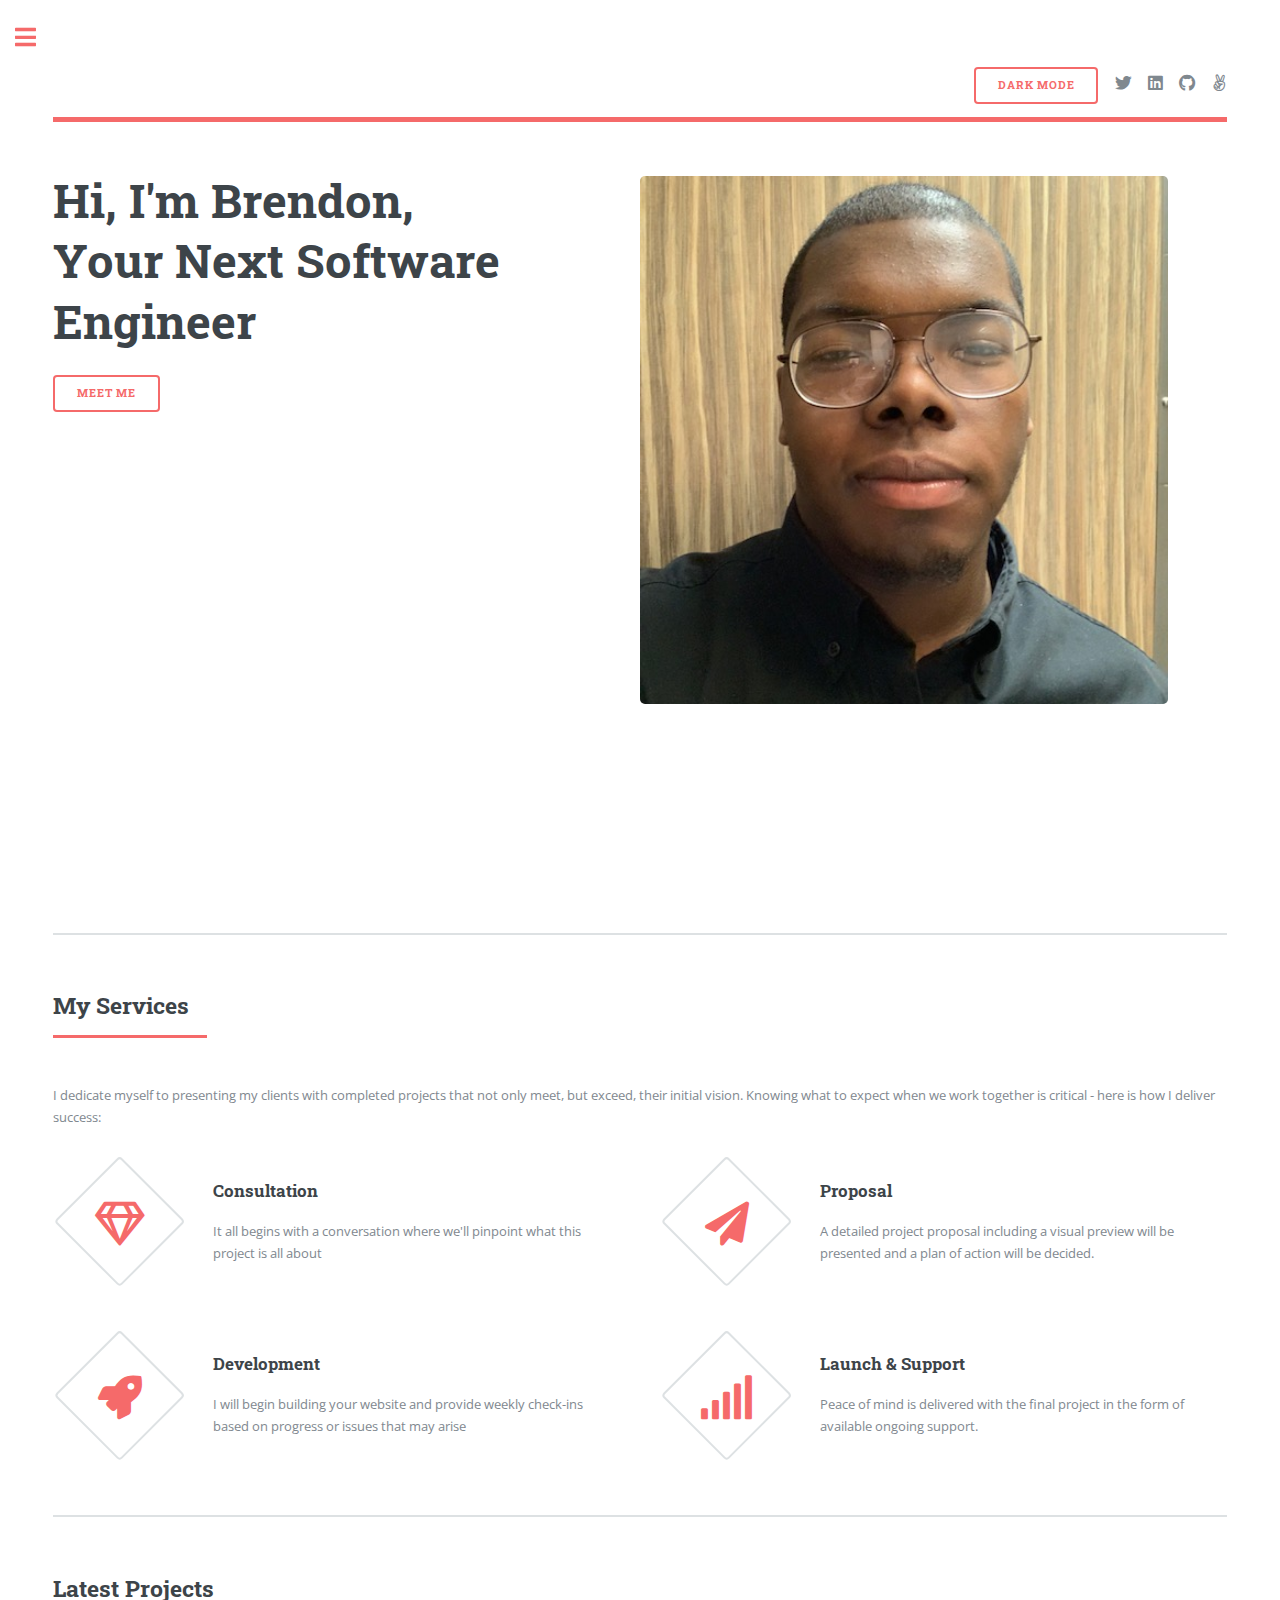
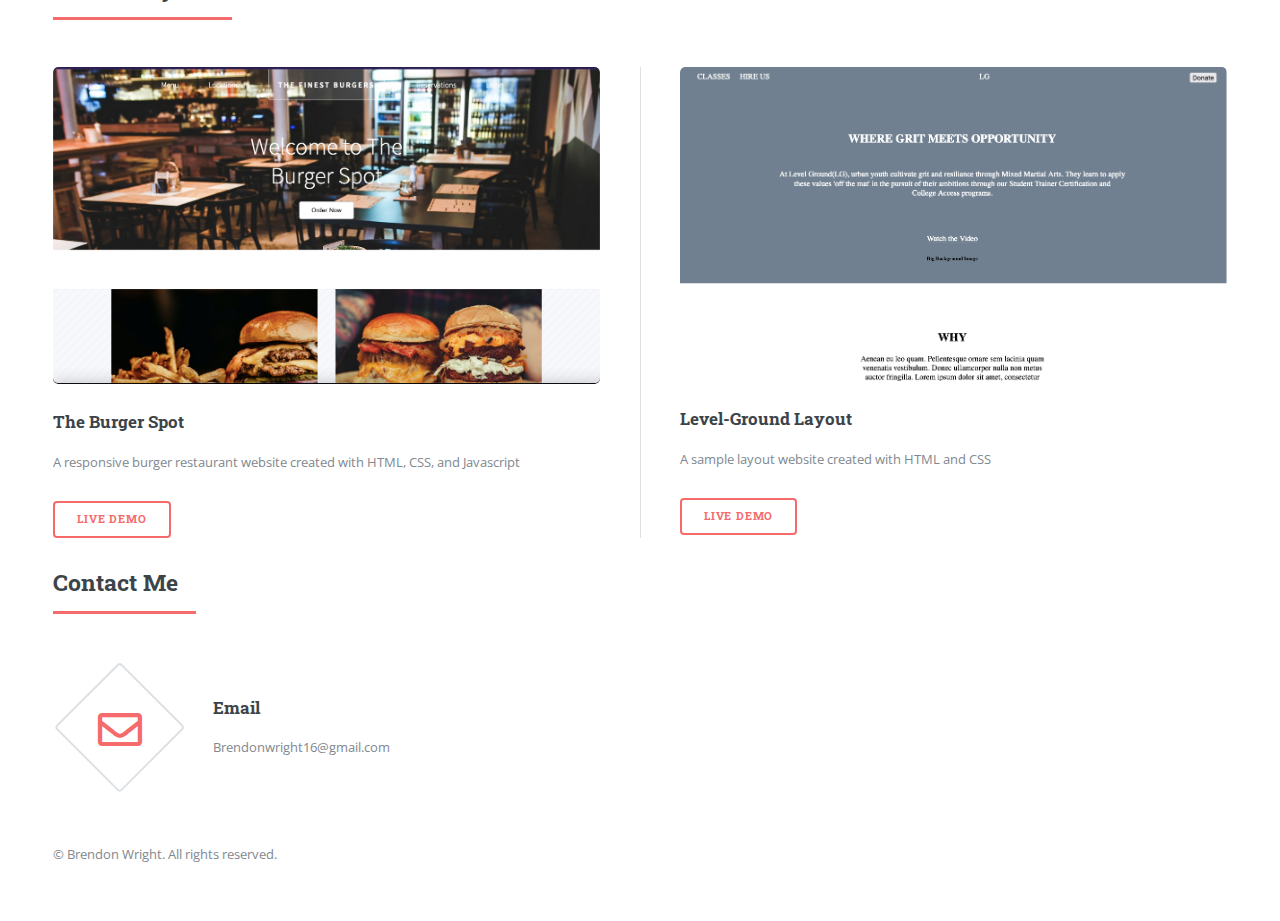
==== brendonPortfolio/index.html @ 1068e39e "portfolio" ====
<!DOCTYPE HTML>
<!--
	Editorial by HTML5 UP
	html5up.net | @ajlkn
	Free for personal and commercial use under the CCA 3.0 license (html5up.net/license)
-->
<html>
	<head>
		<title>Brendon Wright Full-Stack Software Engineer</title>
		<meta charset="utf-8" />
		<meta name="viewport" content="width=device-width, initial-scale=1, user-scalable=no" />
		<link rel="stylesheet" href="assets/css/main.css" />
	</head>
	<body class="is-preload">

		<!-- Wrapper -->
			<div id="wrapper">

				<!-- Main -->
					<div id="main">
						<div class="inner">

							<!-- Header -->
								<header id="header">
									<!-- <a href="index.html" class="logo"><strong>Editorial</strong> by HTML5 UP</a> -->
									<ul class="icons">
										<li><button type="button">Dark Mode</button></li>
										<li><a href="https://twitter.com/bwright250" class="icon brands fa-twitter"><span class="label">Twitter</span></a></li>
										<li><a href="https://www.linkedin.com/in/brendon-wright/" class="icon brands fa-linkedin"><span class="label">Linkedin</span></a></li>
										<li><a href="https://github.com/BrendonW250" class="icon brands fa-github"><span class="label">Github</span></a></li>
										<li><a href="https://angel.co/u/brendon-wright-3" class="icon brands fa-angellist"><span class="label">Angellist</span></a></li>
									</ul>
								</header>

							<!-- Banner -->
								<section id="banner">
									<div class="content">
										<header>
											<h1>Hi, I'm Brendon, <br>Your Next Software Engineer </h1>
										</header>
										<!-- <p>
											A recent Computer Science graduate who builds full stack applications
											using HTML, CSS, and Javascript. I am currently accepting freelance
											work in hopes of bringing your website ideas to life.
										
										</p>

										<p>
											When I'm not coding, you can catch my playing my favorite video 
											games as well spending time with my family and cherishing those moments.
										</p> -->
										<!-- <p>Aenean ornare velit lacus, ac varius enim ullamcorper eu. Proin aliquam facilisis ante interdum congue. Integer mollis, nisl amet convallis, porttitor magna ullamcorper, amet egestas mauris. Ut magna finibus nisi nec lacinia. Nam maximus erat id euismod egestas. Pellentesque sapien ac quam. Lorem ipsum dolor sit nullam.</p> -->
										<ul class="actions">
											<li><a href="aboutme.html" class="button big">Meet Me</a></li>
										</ul>
									</div>
									<span class="image object">
										<img class="profile-pic" src="images/profilePicture.jpg" alt="" />
									</span>
								</section>

							<!-- Section -->
								<section>
									<header class="major">
										<h2>My Services</h2>
									</header>
									<p>
										I dedicate myself to presenting my clients with completed projects that not only meet, 
										but exceed, their initial vision. Knowing what to expect when we work together is critical - 
										here is how I deliver success:
									</p>
									<div class="features">
										<article>
											<span class="icon fa-gem"></span>
											<div class="content">
						
												<h3>Consultation</h3>
												<p>
													It all begins with a conversation where we'll pinpoint what this project is all about
												</p>
											</div>
										</article>
										<article>
											<span class="icon solid fa-paper-plane"></span>
											<div class="content">
												<h3>Proposal</h3>
												<p>
													A detailed project proposal including a visual preview will 
													be presented and a plan of action will be decided.
												</p>
											</div>
										</article>
										<article>
											<span class="icon solid fa-rocket"></span>
											<div class="content">
												<h3>Development</h3>
												<p>
													I will begin building your website and provide
													weekly check-ins based on progress or issues that may arise
												</p>
											</div>
										</article>
										<article>
											<span class="icon solid fa-signal"></span>
											<div class="content">
												<h3>Launch & Support</h3>
												<p>
													Peace of mind is delivered with the final project in the form of available ongoing support.
												</p>
											</div>
										</article>
									</div>
								</section>
								
								<!-- My work section -->

								<section>
									<header class="major">
										<h2>Latest Projects</h2>
									</header>
									<div class="posts">
										<article>
											<a href="https://restaurant-sample.netlify.app/" class="image"><img src="images/burger-spot-preview.png" alt="" /></a>
											<h3>The Burger Spot</h3>
											<p>
												A responsive burger restaurant website created with HTML, CSS, and Javascript
											</p>
											<ul class="actions">
												<li><a href="https://restaurant-sample.netlify.app/" class="button">Live Demo</a></li>
											</ul>
										</article>
										<article>
											<a href="https://level-ground.netlify.app/" class="image"><img src="images/level-ground-preview.png" alt="" /></a>
											<h3>Level-Ground Layout</h3>
											<p>
												A sample layout website created with HTML and CSS
											</p>
											<ul class="actions">
												<li><a href="https://level-ground.netlify.app/" class="button">Live Demo</a></li>
											</ul>
										</article>

									</div>


								<!-- This is going to be my Contact information section minus all this code here -->
								<section>
									<header class="major">
										<h2>Contact Me</h2>
									</header>
									<div class="features">
										<article>
											<span class="icon fa-envelope"></span>
											<div class="content">
												<h3>Email</h3>
												<p>Brendonwright16@gmail.com</p>

											</div>
										</article>

										

										
										<!-- <article>
											<span class="icon solid fa-paper-plane"></span>
											<div class="content">
												<h3>Sapien veroeros</h3>
												<p>Aenean ornare velit lacus, ac varius enim lorem ullamcorper dolore. Proin aliquam facilisis ante interdum. Sed nulla amet lorem feugiat tempus aliquam.</p>
											</div>
										</article>
										<article>
											<span class="icon solid fa-rocket"></span>
											<div class="content">
												<h3>Quam lorem ipsum</h3>
												<p>Aenean ornare velit lacus, ac varius enim lorem ullamcorper dolore. Proin aliquam facilisis ante interdum. Sed nulla amet lorem feugiat tempus aliquam.</p>
											</div>
										</article>
										<article>
											<span class="icon solid fa-signal"></span>
											<div class="content">
												<h3>Sed magna finibus</h3>
												<p>Aenean ornare velit lacus, ac varius enim lorem ullamcorper dolore. Proin aliquam facilisis ante interdum. Sed nulla amet lorem feugiat tempus aliquam.</p>
											</div>
										</article> -->
									</div>
								</section>

								<footer>
									<p>&copy Brendon Wright. All rights reserved.</p>
								</footer>


							<!-- Section -->
								<!-- <section>
									<header class="major">
										<h2>My Work</h2>
									</header>
									<div class="posts">
										<article>
											<a href="https://restaurant-sample.netlify.app/" class="image"><img src="images/preview-image2.png" alt="" /></a>
											<h3>The Burger Spot</h3>
											<p>
												A responsive burger restaurant website created with HTML, CSS, and Javascript
											</p>
											<ul class="actions">
												<li><a href="https://restaurant-sample.netlify.app/" class="button">Live Demo</a></li>
											</ul>
										</article>
										<article>
											<a href="https://level-ground.netlify.app/" class="image"><img src="images/level-ground-preview.png" alt="" /></a>
											<h3>Level-Ground Layout</h3>
											<p>
												A sample layout website created with HTML and CSS
											</p>
											<ul class="actions">
												<li><a href="https://level-ground.netlify.app/"" class="button">Live Demo</a></li>
											</ul>
										</article> -->
										<!-- <article>
											<a href="#" class="image"><img src="images/pic03.jpg" alt="" /></a>
											<h3>Tempus ullamcorper</h3>
											<p>
												A sample layout website 
											</p>
											<ul class="actions">
												<li><a href="#" class="button">More</a></li>
											</ul>
										</article>
										<article>
											<a href="#" class="image"><img src="images/pic04.jpg" alt="" /></a>
											<h3>Sed etiam facilis</h3>
											<p>Aenean ornare velit lacus, ac varius enim lorem ullamcorper dolore. Proin aliquam facilisis ante interdum. Sed nulla amet lorem feugiat tempus aliquam.</p>
											<ul class="actions">
												<li><a href="#" class="button">More</a></li>
											</ul>
										</article>
										<article>
											<a href="#" class="image"><img src="images/pic05.jpg" alt="" /></a>
											<h3>Feugiat lorem aenean</h3>
											<p>Aenean ornare velit lacus, ac varius enim lorem ullamcorper dolore. Proin aliquam facilisis ante interdum. Sed nulla amet lorem feugiat tempus aliquam.</p>
											<ul class="actions">
												<li><a href="#" class="button">More</a></li>
											</ul>
										</article>
										<article>
											<a href="#" class="image"><img src="images/pic06.jpg" alt="" /></a>
											<h3>Amet varius aliquam</h3>
											<p>Aenean ornare velit lacus, ac varius enim lorem ullamcorper dolore. Proin aliquam facilisis ante interdum. Sed nulla amet lorem feugiat tempus aliquam.</p>
											<ul class="actions">
												<li><a href="#" class="button">More</a></li>
											</ul>
										</article> -->
									<!-- </div>
								</section> -->

						</div>
					</div>



				<!-- Sidebar -->
					<div id="sidebar">
						<div class="inner">

							<!-- Search --> -->
								<section id="search" class="alt">
									<form method="post" action="#">
										<input type="text" name="query" id="query" placeholder="Search" />
									</form>
								</section>

							<!-- Menu -->
								<!-- <nav id="menu">
									<header class="major">
										<h2>Menu</h2>
									</header>
									<ul>
										<li><a href="index.html">Homepage</a></li>
										<li><a href="generic.html">Generic</a></li>
										<li><a href="elements.html">Elements</a></li>
										<li>
											<span class="opener">Submenu</span>
											<ul>
												<li><a href="#">Lorem Dolor</a></li>
												<li><a href="#">Ipsum Adipiscing</a></li>
												<li><a href="#">Tempus Magna</a></li>
												<li><a href="#">Feugiat Veroeros</a></li>
											</ul>
										</li>
										<li><a href="#">Etiam Dolore</a></li>
										<li><a href="#">Adipiscing</a></li>
										<li>
											<span class="opener">Another Submenu</span>
											<ul>
												<li><a href="#">Lorem Dolor</a></li>
												<li><a href="#">Ipsum Adipiscing</a></li>
												<li><a href="#">Tempus Magna</a></li>
												<li><a href="#">Feugiat Veroeros</a></li>
											</ul>
										</li>
										<li><a href="#">Maximus Erat</a></li>
										<li><a href="#">Sapien Mauris</a></li>
										<li><a href="#">Amet Lacinia</a></li>
									</ul>
								</nav> -->

							<!-- Section -->
								<!-- <section>
									<header class="major">
										<h2>Ante interdum</h2>
									</header>
									<div class="mini-posts">
										<article>
											<a href="#" class="image"><img src="images/pic07.jpg" alt="" /></a>
											<p>Aenean ornare velit lacus, ac varius enim lorem ullamcorper dolore aliquam.</p>
										</article>
										<article>
											<a href="#" class="image"><img src="images/pic08.jpg" alt="" /></a>
											<p>Aenean ornare velit lacus, ac varius enim lorem ullamcorper dolore aliquam.</p>
										</article>
										<article>
											<a href="#" class="image"><img src="images/pic09.jpg" alt="" /></a>
											<p>Aenean ornare velit lacus, ac varius enim lorem ullamcorper dolore aliquam.</p>
										</article>
									</div>
									<ul class="actions">
										<li><a href="#" class="button">More</a></li>
									</ul>
								</section> -->

							<!-- Section -->
							<!-- Side Bar Contact Info -->
								 <section>
									<header class="major">
										<h2>Get in touch</h2>
									</header>

									<p>Reach out and let's start a conversation!</p>
									
									<ul class="contact">
										<li class="icon solid fa-envelope"><a href="mailto: brendonwright16@gmail.com">Brendonwright16@gmail.com</a></li>
										<li class="icon solid fa-twitter"><a href="https://twitter.com/bwright250">BrendonWright.netlify.com/Twitter</a></li>
										<li class="icon solid fa-github"><a href="https://github.com/BrendonW250">BrendonWright.netlify.com/Github</a></li>
										<li class="icon solid fa-linkedin"><a href="https://www.linkedin.com/in/brendon-wright/">BrendonWright.netlify.com/Linkedin</a></li>
										<!-- <li class="icon solid fa-home">1234 Somewhere Road #8254<br />
										Nashville, TN 00000-0000</li> -->
									</ul> 
								</section> 

								
							    <!-- <footer id="footer">
									<p class="copyright">&copy; Untitled. All rights reserved</p>
								</footer> -->
								<!-- <footer id="footer">
									<p class="copyright">&copy; Untitled. All rights reserved. Demo Images: <a href="https://unsplash.com">Unsplash</a>. Design: <a href="https://html5up.net">HTML5 UP</a>.</p>
								</footer>

						 </div>
					</div> -->

			</div>



		<!-- Scripts -->
			<script src="assets/js/jquery.min.js"></script>
			<script src="assets/js/browser.min.js"></script>
			<script src="assets/js/breakpoints.min.js"></script>
			<script src="assets/js/util.js"></script>
			<script src="assets/js/main.js"></script>

	</body>
</html>
---- brendonPortfolio/assets/css/main.css ----
@import url(fontawesome-all.min.css);
@import url("https://fonts.googleapis.com/css?family=Open+Sans:400,600,400italic,600italic|Roboto+Slab:400,700");
/*
	Editorial by HTML5 UP
	html5up.net | @ajlkn
	Free for personal and commercial use under the CCA 3.0 license (html5up.net/license)
*/
html, body, div, span, applet, object,
iframe, h1, h2, h3, h4, h5, h6, p, blockquote,
pre, a, abbr, acronym, address, big, cite,
code, del, dfn, em, img, ins, kbd, q, s, samp,
small, strike, strong, sub, sup, tt, var, b,
u, i, center, dl, dt, dd, ol, ul, li, fieldset,
form, label, legend, table, caption, tbody,
tfoot, thead, tr, th, td, article, aside,
canvas, details, embed, figure, figcaption,
footer, header, hgroup, menu, nav, output, ruby,
section, summary, time, mark, audio, video {
  margin: 0;
  padding: 0;
  border: 0;
  font-size: 100%;
  font: inherit;
  vertical-align: baseline; }

article, aside, details, figcaption, figure,
footer, header, hgroup, menu, nav, section {
  display: block; }

body {
  line-height: 1; }

ol, ul {
  list-style: none; }

blockquote, q {
  quotes: none; }
  blockquote:before, blockquote:after, q:before, q:after {
    content: '';
    content: none; }

table {
  border-collapse: collapse;
  border-spacing: 0; }

body {
  -webkit-text-size-adjust: none; }

mark {
  background-color: transparent;
  color: inherit; }

input::-moz-focus-inner {
  border: 0;
  padding: 0; }

input, select, textarea {
  -moz-appearance: none;
  -webkit-appearance: none;
  -ms-appearance: none;
  appearance: none; }

/* Basic */
@-ms-viewport {
  width: device-width; }

body {
  -ms-overflow-style: scrollbar; }

@media screen and (max-width: 480px) {
  html, body {
    min-width: 320px; } }

html {
  box-sizing: border-box; }

*, *:before, *:after {
  box-sizing: inherit; }

body {
  background: #ffffff; }
  body.is-preload *, body.is-preload *:before, body.is-preload *:after, body.is-resizing *, body.is-resizing *:before, body.is-resizing *:after {
    -moz-animation: none !important;
    -webkit-animation: none !important;
    -ms-animation: none !important;
    animation: none !important;
    -moz-transition: none !important;
    -webkit-transition: none !important;
    -ms-transition: none !important;
    transition: none !important; }

/* Type */
body, input, select, textarea {
  color: #7f888f;
  font-family: "Open Sans", sans-serif;
  font-size: 13pt;
  font-weight: 400;
  line-height: 1.65; }
  @media screen and (max-width: 1680px) {
    body, input, select, textarea {
      font-size: 11pt; } }
  @media screen and (max-width: 1280px) {
    body, input, select, textarea {
      font-size: 10pt; } }
  @media screen and (max-width: 360px) {
    body, input, select, textarea {
      font-size: 9pt; } }

a {
  -moz-transition: color 0.2s ease-in-out, border-bottom-color 0.2s ease-in-out;
  -webkit-transition: color 0.2s ease-in-out, border-bottom-color 0.2s ease-in-out;
  -ms-transition: color 0.2s ease-in-out, border-bottom-color 0.2s ease-in-out;
  transition: color 0.2s ease-in-out, border-bottom-color 0.2s ease-in-out;
  border-bottom: dotted 1px;
  color: #f56a6a;
  text-decoration: none; }
  a:hover {
    border-bottom-color: #f56a6a;
    color: #f56a6a !important; }
    a:hover strong {
      color: inherit; }

strong, b {
  color: #3d4449;
  font-weight: 600; }

em, i {
  font-style: italic; }

p {
  margin: 0 0 2em 0; }

h1, h2, h3, h4, h5, h6 {
  color: #3d4449;
  font-family: "Roboto Slab", serif;
  font-weight: 700;
  line-height: 1.5;
  margin: 0 0 1em 0; }
  h1 a, h2 a, h3 a, h4 a, h5 a, h6 a {
    color: inherit;
    text-decoration: none;
    border-bottom: 0; }

h1 {
  font-size: 4em;
  margin: 0 0 0.5em 0;
  line-height: 1.3; }

h2 {
  font-size: 1.75em; }

h3 {
  font-size: 1.25em; }

h4 {
  font-size: 1.1em; }

h5 {
  font-size: 0.9em; }

h6 {
  font-size: 0.7em; }

@media screen and (max-width: 1680px) {
  h1 {
    font-size: 3.5em; } }

@media screen and (max-width: 980px) {
  h1 {
    font-size: 3.25em; } }

@media screen and (max-width: 736px) {
  h1 {
    font-size: 2em;
    line-height: 1.4; }
  h2 {
    font-size: 1.5em; } }

sub {
  font-size: 0.8em;
  position: relative;
  top: 0.5em; }

sup {
  font-size: 0.8em;
  position: relative;
  top: -0.5em; }

blockquote {
  border-left: solid 3px rgba(210, 215, 217, 0.75);
  font-style: italic;
  margin: 0 0 2em 0;
  padding: 0.5em 0 0.5em 2em; }

code {
  background: rgba(230, 235, 237, 0.25);
  border-radius: 0.375em;
  border: solid 1px rgba(210, 215, 217, 0.75);
  font-family: "Courier New", monospace;
  font-size: 0.9em;
  margin: 0 0.25em;
  padding: 0.25em 0.65em; }

pre {
  -webkit-overflow-scrolling: touch;
  font-family: "Courier New", monospace;
  font-size: 0.9em;
  margin: 0 0 2em 0; }
  pre code {
    display: block;
    line-height: 1.75;
    padding: 1em 1.5em;
    overflow-x: auto; }

hr {
  border: 0;
  border-bottom: solid 1px rgba(210, 215, 217, 0.75);
  margin: 2em 0; }
  hr.major {
    margin: 3em 0; }

.align-left {
  text-align: left; }

.align-center {
  text-align: center; }

.align-right {
  text-align: right; }

/* Row */
.row {
  display: flex;
  flex-wrap: wrap;
  box-sizing: border-box;
  align-items: stretch; }
  .row > * {
    box-sizing: border-box; }
  .row.gtr-uniform > * > :last-child {
    margin-bottom: 0; }
  .row.aln-left {
    justify-content: flex-start; }
  .row.aln-center {
    justify-content: center; }
  .row.aln-right {
    justify-content: flex-end; }
  .row.aln-top {
    align-items: flex-start; }
  .row.aln-middle {
    align-items: center; }
  .row.aln-bottom {
    align-items: flex-end; }
  .row > .imp {
    order: -1; }
  .row > .col-1 {
    width: 8.33333%; }
  .row > .off-1 {
    margin-left: 8.33333%; }
  .row > .col-2 {
    width: 16.66667%; }
  .row > .off-2 {
    margin-left: 16.66667%; }
  .row > .col-3 {
    width: 25%; }
  .row > .off-3 {
    margin-left: 25%; }
  .row > .col-4 {
    width: 33.33333%; }
  .row > .off-4 {
    margin-left: 33.33333%; }
  .row > .col-5 {
    width: 41.66667%; }
  .row > .off-5 {
    margin-left: 41.66667%; }
  .row > .col-6 {
    width: 50%; }
  .row > .off-6 {
    margin-left: 50%; }
  .row > .col-7 {
    width: 58.33333%; }
  .row > .off-7 {
    margin-left: 58.33333%; }
  .row > .col-8 {
    width: 66.66667%; }
  .row > .off-8 {
    margin-left: 66.66667%; }
  .row > .col-9 {
    width: 75%; }
  .row > .off-9 {
    margin-left: 75%; }
  .row > .col-10 {
    width: 83.33333%; }
  .row > .off-10 {
    margin-left: 83.33333%; }
  .row > .col-11 {
    width: 91.66667%; }
  .row > .off-11 {
    margin-left: 91.66667%; }
  .row > .col-12 {
    width: 100%; }
  .row > .off-12 {
    margin-left: 100%; }
  .row.gtr-0 {
    margin-top: 0;
    margin-left: 0em; }
    .row.gtr-0 > * {
      padding: 0 0 0 0em; }
    .row.gtr-0.gtr-uniform {
      margin-top: 0em; }
      .row.gtr-0.gtr-uniform > * {
        padding-top: 0em; }
  .row.gtr-25 {
    margin-top: 0;
    margin-left: -0.375em; }
    .row.gtr-25 > * {
      padding: 0 0 0 0.375em; }
    .row.gtr-25.gtr-uniform {
      margin-top: -0.375em; }
      .row.gtr-25.gtr-uniform > * {
        padding-top: 0.375em; }
  .row.gtr-50 {
    margin-top: 0;
    margin-left: -0.75em; }
    .row.gtr-50 > * {
      padding: 0 0 0 0.75em; }
    .row.gtr-50.gtr-uniform {
      margin-top: -0.75em; }
      .row.gtr-50.gtr-uniform > * {
        padding-top: 0.75em; }
  .row {
    margin-top: 0;
    margin-left: -1.5em; }
    .row > * {
      padding: 0 0 0 1.5em; }
    .row.gtr-uniform {
      margin-top: -1.5em; }
      .row.gtr-uniform > * {
        padding-top: 1.5em; }
  .row.gtr-150 {
    margin-top: 0;
    margin-left: -2.25em; }
    .row.gtr-150 > * {
      padding: 0 0 0 2.25em; }
    .row.gtr-150.gtr-uniform {
      margin-top: -2.25em; }
      .row.gtr-150.gtr-uniform > * {
        padding-top: 2.25em; }
  .row.gtr-200 {
    margin-top: 0;
    margin-left: -3em; }
    .row.gtr-200 > * {
      padding: 0 0 0 3em; }
    .row.gtr-200.gtr-uniform {
      margin-top: -3em; }
      .row.gtr-200.gtr-uniform > * {
        padding-top: 3em; }
  @media screen and (max-width: 1680px) {
    .row {
      display: flex;
      flex-wrap: wrap;
      box-sizing: border-box;
      align-items: stretch; }
      .row > * {
        box-sizing: border-box; }
      .row.gtr-uniform > * > :last-child {
        margin-bottom: 0; }
      .row.aln-left {
        justify-content: flex-start; }
      .row.aln-center {
        justify-content: center; }
      .row.aln-right {
        justify-content: flex-end; }
      .row.aln-top {
        align-items: flex-start; }
      .row.aln-middle {
        align-items: center; }
      .row.aln-bottom {
        align-items: flex-end; }
      .row > .imp-xlarge {
        order: -1; }
      .row > .col-1-xlarge {
        width: 8.33333%; }
      .row > .off-1-xlarge {
        margin-left: 8.33333%; }
      .row > .col-2-xlarge {
        width: 16.66667%; }
      .row > .off-2-xlarge {
        margin-left: 16.66667%; }
      .row > .col-3-xlarge {
        width: 25%; }
      .row > .off-3-xlarge {
        margin-left: 25%; }
      .row > .col-4-xlarge {
        width: 33.33333%; }
      .row > .off-4-xlarge {
        margin-left: 33.33333%; }
      .row > .col-5-xlarge {
        width: 41.66667%; }
      .row > .off-5-xlarge {
        margin-left: 41.66667%; }
      .row > .col-6-xlarge {
        width: 50%; }
      .row > .off-6-xlarge {
        margin-left: 50%; }
      .row > .col-7-xlarge {
        width: 58.33333%; }
      .row > .off-7-xlarge {
        margin-left: 58.33333%; }
      .row > .col-8-xlarge {
        width: 66.66667%; }
      .row > .off-8-xlarge {
        margin-left: 66.66667%; }
      .row > .col-9-xlarge {
        width: 75%; }
      .row > .off-9-xlarge {
        margin-left: 75%; }
      .row > .col-10-xlarge {
        width: 83.33333%; }
      .row > .off-10-xlarge {
        margin-left: 83.33333%; }
      .row > .col-11-xlarge {
        width: 91.66667%; }
      .row > .off-11-xlarge {
        margin-left: 91.66667%; }
      .row > .col-12-xlarge {
        width: 100%; }
      .row > .off-12-xlarge {
        margin-left: 100%; }
      .row.gtr-0 {
        margin-top: 0;
        margin-left: 0em; }
        .row.gtr-0 > * {
          padding: 0 0 0 0em; }
        .row.gtr-0.gtr-uniform {
          margin-top: 0em; }
          .row.gtr-0.gtr-uniform > * {
            padding-top: 0em; }
      .row.gtr-25 {
        margin-top: 0;
        margin-left: -0.375em; }
        .row.gtr-25 > * {
          padding: 0 0 0 0.375em; }
        .row.gtr-25.gtr-uniform {
          margin-top: -0.375em; }
          .row.gtr-25.gtr-uniform > * {
            padding-top: 0.375em; }
      .row.gtr-50 {
        margin-top: 0;
        margin-left: -0.75em; }
        .row.gtr-50 > * {
          padding: 0 0 0 0.75em; }
        .row.gtr-50.gtr-uniform {
          margin-top: -0.75em; }
          .row.gtr-50.gtr-uniform > * {
            padding-top: 0.75em; }
      .row {
        margin-top: 0;
        margin-left: -1.5em; }
        .row > * {
          padding: 0 0 0 1.5em; }
        .row.gtr-uniform {
          margin-top: -1.5em; }
          .row.gtr-uniform > * {
            padding-top: 1.5em; }
      .row.gtr-150 {
        margin-top: 0;
        margin-left: -2.25em; }
        .row.gtr-150 > * {
          padding: 0 0 0 2.25em; }
        .row.gtr-150.gtr-uniform {
          margin-top: -2.25em; }
          .row.gtr-150.gtr-uniform > * {
            padding-top: 2.25em; }
      .row.gtr-200 {
        margin-top: 0;
        margin-left: -3em; }
        .row.gtr-200 > * {
          padding: 0 0 0 3em; }
        .row.gtr-200.gtr-uniform {
          margin-top: -3em; }
          .row.gtr-200.gtr-uniform > * {
            padding-top: 3em; } }
  @media screen and (max-width: 1280px) {
    .row {
      display: flex;
      flex-wrap: wrap;
      box-sizing: border-box;
      align-items: stretch; }
      .row > * {
        box-sizing: border-box; }
      .row.gtr-uniform > * > :last-child {
        margin-bottom: 0; }
      .row.aln-left {
        justify-content: flex-start; }
      .row.aln-center {
        justify-content: center; }
      .row.aln-right {
        justify-content: flex-end; }
      .row.aln-top {
        align-items: flex-start; }
      .row.aln-middle {
        align-items: center; }
      .row.aln-bottom {
        align-items: flex-end; }
      .row > .imp-large {
        order: -1; }
      .row > .col-1-large {
        width: 8.33333%; }
      .row > .off-1-large {
        margin-left: 8.33333%; }
      .row > .col-2-large {
        width: 16.66667%; }
      .row > .off-2-large {
        margin-left: 16.66667%; }
      .row > .col-3-large {
        width: 25%; }
      .row > .off-3-large {
        margin-left: 25%; }
      .row > .col-4-large {
        width: 33.33333%; }
      .row > .off-4-large {
        margin-left: 33.33333%; }
      .row > .col-5-large {
        width: 41.66667%; }
      .row > .off-5-large {
        margin-left: 41.66667%; }
      .row > .col-6-large {
        width: 50%; }
      .row > .off-6-large {
        margin-left: 50%; }
      .row > .col-7-large {
        width: 58.33333%; }
      .row > .off-7-large {
        margin-left: 58.33333%; }
      .row > .col-8-large {
        width: 66.66667%; }
      .row > .off-8-large {
        margin-left: 66.66667%; }
      .row > .col-9-large {
        width: 75%; }
      .row > .off-9-large {
        margin-left: 75%; }
      .row > .col-10-large {
        width: 83.33333%; }
      .row > .off-10-large {
        margin-left: 83.33333%; }
      .row > .col-11-large {
        width: 91.66667%; }
      .row > .off-11-large {
        margin-left: 91.66667%; }
      .row > .col-12-large {
        width: 100%; }
      .row > .off-12-large {
        margin-left: 100%; }
      .row.gtr-0 {
        margin-top: 0;
        margin-left: 0em; }
        .row.gtr-0 > * {
          padding: 0 0 0 0em; }
        .row.gtr-0.gtr-uniform {
          margin-top: 0em; }
          .row.gtr-0.gtr-uniform > * {
            padding-top: 0em; }
      .row.gtr-25 {
        margin-top: 0;
        margin-left: -0.375em; }
        .row.gtr-25 > * {
          padding: 0 0 0 0.375em; }
        .row.gtr-25.gtr-uniform {
          margin-top: -0.375em; }
          .row.gtr-25.gtr-uniform > * {
            padding-top: 0.375em; }
      .row.gtr-50 {
        margin-top: 0;
        margin-left: -0.75em; }
        .row.gtr-50 > * {
          padding: 0 0 0 0.75em; }
        .row.gtr-50.gtr-uniform {
          margin-top: -0.75em; }
          .row.gtr-50.gtr-uniform > * {
            padding-top: 0.75em; }
      .row {
        margin-top: 0;
        margin-left: -1.5em; }
        .row > * {
          padding: 0 0 0 1.5em; }
        .row.gtr-uniform {
          margin-top: -1.5em; }
          .row.gtr-uniform > * {
            padding-top: 1.5em; }
      .row.gtr-150 {
        margin-top: 0;
        margin-left: -2.25em; }
        .row.gtr-150 > * {
          padding: 0 0 0 2.25em; }
        .row.gtr-150.gtr-uniform {
          margin-top: -2.25em; }
          .row.gtr-150.gtr-uniform > * {
            padding-top: 2.25em; }
      .row.gtr-200 {
        margin-top: 0;
        margin-left: -3em; }
        .row.gtr-200 > * {
          padding: 0 0 0 3em; }
        .row.gtr-200.gtr-uniform {
          margin-top: -3em; }
          .row.gtr-200.gtr-uniform > * {
            padding-top: 3em; } }
  @media screen and (max-width: 980px) {
    .row {
      display: flex;
      flex-wrap: wrap;
      box-sizing: border-box;
      align-items: stretch; }
      .row > * {
        box-sizing: border-box; }
      .row.gtr-uniform > * > :last-child {
        margin-bottom: 0; }
      .row.aln-left {
        justify-content: flex-start; }
      .row.aln-center {
        justify-content: center; }
      .row.aln-right {
        justify-content: flex-end; }
      .row.aln-top {
        align-items: flex-start; }
      .row.aln-middle {
        align-items: center; }
      .row.aln-bottom {
        align-items: flex-end; }
      .row > .imp-medium {
        order: -1; }
      .row > .col-1-medium {
        width: 8.33333%; }
      .row > .off-1-medium {
        margin-left: 8.33333%; }
      .row > .col-2-medium {
        width: 16.66667%; }
      .row > .off-2-medium {
        margin-left: 16.66667%; }
      .row > .col-3-medium {
        width: 25%; }
      .row > .off-3-medium {
        margin-left: 25%; }
      .row > .col-4-medium {
        width: 33.33333%; }
      .row > .off-4-medium {
        margin-left: 33.33333%; }
      .row > .col-5-medium {
        width: 41.66667%; }
      .row > .off-5-medium {
        margin-left: 41.66667%; }
      .row > .col-6-medium {
        width: 50%; }
      .row > .off-6-medium {
        margin-left: 50%; }
      .row > .col-7-medium {
        width: 58.33333%; }
      .row > .off-7-medium {
        margin-left: 58.33333%; }
      .row > .col-8-medium {
        width: 66.66667%; }
      .row > .off-8-medium {
        margin-left: 66.66667%; }
      .row > .col-9-medium {
        width: 75%; }
      .row > .off-9-medium {
        margin-left: 75%; }
      .row > .col-10-medium {
        width: 83.33333%; }
      .row > .off-10-medium {
        margin-left: 83.33333%; }
      .row > .col-11-medium {
        width: 91.66667%; }
      .row > .off-11-medium {
        margin-left: 91.66667%; }
      .row > .col-12-medium {
        width: 100%; }
      .row > .off-12-medium {
        margin-left: 100%; }
      .row.gtr-0 {
        margin-top: 0;
        margin-left: 0em; }
        .row.gtr-0 > * {
          padding: 0 0 0 0em; }
        .row.gtr-0.gtr-uniform {
          margin-top: 0em; }
          .row.gtr-0.gtr-uniform > * {
            padding-top: 0em; }
      .row.gtr-25 {
        margin-top: 0;
        margin-left: -0.375em; }
        .row.gtr-25 > * {
          padding: 0 0 0 0.375em; }
        .row.gtr-25.gtr-uniform {
          margin-top: -0.375em; }
          .row.gtr-25.gtr-uniform > * {
            padding-top: 0.375em; }
      .row.gtr-50 {
        margin-top: 0;
        margin-left: -0.75em; }
        .row.gtr-50 > * {
          padding: 0 0 0 0.75em; }
        .row.gtr-50.gtr-uniform {
          margin-top: -0.75em; }
          .row.gtr-50.gtr-uniform > * {
            padding-top: 0.75em; }
      .row {
        margin-top: 0;
        margin-left: -1.5em; }
        .row > * {
          padding: 0 0 0 1.5em; }
        .row.gtr-uniform {
          margin-top: -1.5em; }
          .row.gtr-uniform > * {
            padding-top: 1.5em; }
      .row.gtr-150 {
        margin-top: 0;
        margin-left: -2.25em; }
        .row.gtr-150 > * {
          padding: 0 0 0 2.25em; }
        .row.gtr-150.gtr-uniform {
          margin-top: -2.25em; }
          .row.gtr-150.gtr-uniform > * {
            padding-top: 2.25em; }
      .row.gtr-200 {
        margin-top: 0;
        margin-left: -3em; }
        .row.gtr-200 > * {
          padding: 0 0 0 3em; }
        .row.gtr-200.gtr-uniform {
          margin-top: -3em; }
          .row.gtr-200.gtr-uniform > * {
            padding-top: 3em; } }
  @media screen and (max-width: 736px) {
    .row {
      display: flex;
      flex-wrap: wrap;
      box-sizing: border-box;
      align-items: stretch; }
      .row > * {
        box-sizing: border-box; }
      .row.gtr-uniform > * > :last-child {
        margin-bottom: 0; }
      .row.aln-left {
        justify-content: flex-start; }
      .row.aln-center {
        justify-content: center; }
      .row.aln-right {
        justify-content: flex-end; }
      .row.aln-top {
        align-items: flex-start; }
      .row.aln-middle {
        align-items: center; }
      .row.aln-bottom {
        align-items: flex-end; }
      .row > .imp-small {
        order: -1; }
      .row > .col-1-small {
        width: 8.33333%; }
      .row > .off-1-small {
        margin-left: 8.33333%; }
      .row > .col-2-small {
        width: 16.66667%; }
      .row > .off-2-small {
        margin-left: 16.66667%; }
      .row > .col-3-small {
        width: 25%; }
      .row > .off-3-small {
        margin-left: 25%; }
      .row > .col-4-small {
        width: 33.33333%; }
      .row > .off-4-small {
        margin-left: 33.33333%; }
      .row > .col-5-small {
        width: 41.66667%; }
      .row > .off-5-small {
        margin-left: 41.66667%; }
      .row > .col-6-small {
        width: 50%; }
      .row > .off-6-small {
        margin-left: 50%; }
      .row > .col-7-small {
        width: 58.33333%; }
      .row > .off-7-small {
        margin-left: 58.33333%; }
      .row > .col-8-small {
        width: 66.66667%; }
      .row > .off-8-small {
        margin-left: 66.66667%; }
      .row > .col-9-small {
        width: 75%; }
      .row > .off-9-small {
        margin-left: 75%; }
      .row > .col-10-small {
        width: 83.33333%; }
      .row > .off-10-small {
        margin-left: 83.33333%; }
      .row > .col-11-small {
        width: 91.66667%; }
      .row > .off-11-small {
        margin-left: 91.66667%; }
      .row > .col-12-small {
        width: 100%; }
      .row > .off-12-small {
        margin-left: 100%; }
      .row.gtr-0 {
        margin-top: 0;
        margin-left: 0em; }
        .row.gtr-0 > * {
          padding: 0 0 0 0em; }
        .row.gtr-0.gtr-uniform {
          margin-top: 0em; }
          .row.gtr-0.gtr-uniform > * {
            padding-top: 0em; }
      .row.gtr-25 {
        margin-top: 0;
        margin-left: -0.375em; }
        .row.gtr-25 > * {
          padding: 0 0 0 0.375em; }
        .row.gtr-25.gtr-uniform {
          margin-top: -0.375em; }
          .row.gtr-25.gtr-uniform > * {
            padding-top: 0.375em; }
      .row.gtr-50 {
        margin-top: 0;
        margin-left: -0.75em; }
        .row.gtr-50 > * {
          padding: 0 0 0 0.75em; }
        .row.gtr-50.gtr-uniform {
          margin-top: -0.75em; }
          .row.gtr-50.gtr-uniform > * {
            padding-top: 0.75em; }
      .row {
        margin-top: 0;
        margin-left: -1.5em; }
        .row > * {
          padding: 0 0 0 1.5em; }
        .row.gtr-uniform {
          margin-top: -1.5em; }
          .row.gtr-uniform > * {
            padding-top: 1.5em; }
      .row.gtr-150 {
        margin-top: 0;
        margin-left: -2.25em; }
        .row.gtr-150 > * {
          padding: 0 0 0 2.25em; }
        .row.gtr-150.gtr-uniform {
          margin-top: -2.25em; }
          .row.gtr-150.gtr-uniform > * {
            padding-top: 2.25em; }
      .row.gtr-200 {
        margin-top: 0;
        margin-left: -3em; }
        .row.gtr-200 > * {
          padding: 0 0 0 3em; }
        .row.gtr-200.gtr-uniform {
          margin-top: -3em; }
          .row.gtr-200.gtr-uniform > * {
            padding-top: 3em; } }
  @media screen and (max-width: 480px) {
    .row {
      display: flex;
      flex-wrap: wrap;
      box-sizing: border-box;
      align-items: stretch; }
      .row > * {
        box-sizing: border-box; }
      .row.gtr-uniform > * > :last-child {
        margin-bottom: 0; }
      .row.aln-left {
        justify-content: flex-start; }
      .row.aln-center {
        justify-content: center; }
      .row.aln-right {
        justify-content: flex-end; }
      .row.aln-top {
        align-items: flex-start; }
      .row.aln-middle {
        align-items: center; }
      .row.aln-bottom {
        align-items: flex-end; }
      .row > .imp-xsmall {
        order: -1; }
      .row > .col-1-xsmall {
        width: 8.33333%; }
      .row > .off-1-xsmall {
        margin-left: 8.33333%; }
      .row > .col-2-xsmall {
        width: 16.66667%; }
      .row > .off-2-xsmall {
        margin-left: 16.66667%; }
      .row > .col-3-xsmall {
        width: 25%; }
      .row > .off-3-xsmall {
        margin-left: 25%; }
      .row > .col-4-xsmall {
        width: 33.33333%; }
      .row > .off-4-xsmall {
        margin-left: 33.33333%; }
      .row > .col-5-xsmall {
        width: 41.66667%; }
      .row > .off-5-xsmall {
        margin-left: 41.66667%; }
      .row > .col-6-xsmall {
        width: 50%; }
      .row > .off-6-xsmall {
        margin-left: 50%; }
      .row > .col-7-xsmall {
        width: 58.33333%; }
      .row > .off-7-xsmall {
        margin-left: 58.33333%; }
      .row > .col-8-xsmall {
        width: 66.66667%; }
      .row > .off-8-xsmall {
        margin-left: 66.66667%; }
      .row > .col-9-xsmall {
        width: 75%; }
      .row > .off-9-xsmall {
        margin-left: 75%; }
      .row > .col-10-xsmall {
        width: 83.33333%; }
      .row > .off-10-xsmall {
        margin-left: 83.33333%; }
      .row > .col-11-xsmall {
        width: 91.66667%; }
      .row > .off-11-xsmall {
        margin-left: 91.66667%; }
      .row > .col-12-xsmall {
        width: 100%; }
      .row > .off-12-xsmall {
        margin-left: 100%; }
      .row.gtr-0 {
        margin-top: 0;
        margin-left: 0em; }
        .row.gtr-0 > * {
          padding: 0 0 0 0em; }
        .row.gtr-0.gtr-uniform {
          margin-top: 0em; }
          .row.gtr-0.gtr-uniform > * {
            padding-top: 0em; }
      .row.gtr-25 {
        margin-top: 0;
        margin-left: -0.375em; }
        .row.gtr-25 > * {
          padding: 0 0 0 0.375em; }
        .row.gtr-25.gtr-uniform {
          margin-top: -0.375em; }
          .row.gtr-25.gtr-uniform > * {
            padding-top: 0.375em; }
      .row.gtr-50 {
        margin-top: 0;
        margin-left: -0.75em; }
        .row.gtr-50 > * {
          padding: 0 0 0 0.75em; }
        .row.gtr-50.gtr-uniform {
          margin-top: -0.75em; }
          .row.gtr-50.gtr-uniform > * {
            padding-top: 0.75em; }
      .row {
        margin-top: 0;
        margin-left: -1.5em; }
        .row > * {
          padding: 0 0 0 1.5em; }
        .row.gtr-uniform {
          margin-top: -1.5em; }
          .row.gtr-uniform > * {
            padding-top: 1.5em; }
      .row.gtr-150 {
        margin-top: 0;
        margin-left: -2.25em; }
        .row.gtr-150 > * {
          padding: 0 0 0 2.25em; }
        .row.gtr-150.gtr-uniform {
          margin-top: -2.25em; }
          .row.gtr-150.gtr-uniform > * {
            padding-top: 2.25em; }
      .row.gtr-200 {
        margin-top: 0;
        margin-left: -3em; }
        .row.gtr-200 > * {
          padding: 0 0 0 3em; }
        .row.gtr-200.gtr-uniform {
          margin-top: -3em; }
          .row.gtr-200.gtr-uniform > * {
            padding-top: 3em; } }

/* Section/Article */
section.special, article.special {
  text-align: center; }

header p {
  font-family: "Roboto Slab", serif;
  font-size: 1em;
  font-weight: 400;
  letter-spacing: 0.075em;
  margin-top: -0.5em;
  text-transform: uppercase; }

header.major > :last-child {
  border-bottom: solid 3px #f56a6a;
  display: inline-block;
  margin: 0 0 2em 0;
  padding: 0 0.75em 0.5em 0; }

header.main > :last-child {
  margin: 0 0 1em 0; }

/* Form */
form {
  margin: 0 0 2em 0; }

label {
  color: #3d4449;
  display: block;
  font-size: 0.9em;
  font-weight: 600;
  margin: 0 0 1em 0; }

input[type="text"],
input[type="password"],
input[type="email"],
input[type="tel"],
input[type="search"],
input[type="url"],
select,
textarea {
  -moz-appearance: none;
  -webkit-appearance: none;
  -ms-appearance: none;
  appearance: none;
  background: #ffffff;
  border-radius: 0.375em;
  border: none;
  border: solid 1px rgba(210, 215, 217, 0.75);
  color: inherit;
  display: block;
  outline: 0;
  padding: 0 1em;
  text-decoration: none;
  width: 100%; }
  input[type="text"]:invalid,
  input[type="password"]:invalid,
  input[type="email"]:invalid,
  input[type="tel"]:invalid,
  input[type="search"]:invalid,
  input[type="url"]:invalid,
  select:invalid,
  textarea:invalid {
    box-shadow: none; }
  input[type="text"]:focus,
  input[type="password"]:focus,
  input[type="email"]:focus,
  input[type="tel"]:focus,
  input[type="search"]:focus,
  input[type="url"]:focus,
  select:focus,
  textarea:focus {
    border-color: #f56a6a;
    box-shadow: 0 0 0 1px #f56a6a; }

select {
  background-image: url("data:image/svg+xml;charset=utf8,%3Csvg xmlns='http://www.w3.org/2000/svg' width='40' height='40' preserveAspectRatio='none' viewBox='0 0 40 40'%3E%3Cpath d='M9.4,12.3l10.4,10.4l10.4-10.4c0.2-0.2,0.5-0.4,0.9-0.4c0.3,0,0.6,0.1,0.9,0.4l3.3,3.3c0.2,0.2,0.4,0.5,0.4,0.9 c0,0.4-0.1,0.6-0.4,0.9L20.7,31.9c-0.2,0.2-0.5,0.4-0.9,0.4c-0.3,0-0.6-0.1-0.9-0.4L4.3,17.3c-0.2-0.2-0.4-0.5-0.4-0.9 c0-0.4,0.1-0.6,0.4-0.9l3.3-3.3c0.2-0.2,0.5-0.4,0.9-0.4S9.1,12.1,9.4,12.3z' fill='rgba(210, 215, 217, 0.75)' /%3E%3C/svg%3E");
  background-size: 1.25em;
  background-repeat: no-repeat;
  background-position: calc(100% - 1em) center;
  height: 2.75em;
  padding-right: 2.75em;
  text-overflow: ellipsis; }
  select option {
    color: #3d4449;
    background: #ffffff; }
  select:focus::-ms-value {
    background-color: transparent; }
  select::-ms-expand {
    display: none; }

input[type="text"],
input[type="password"],
input[type="email"],
input[type="tel"],
input[type="search"],
input[type="url"],
select {
  height: 2.75em; }

textarea {
  padding: 0.75em 1em; }

input[type="checkbox"],
input[type="radio"] {
  -moz-appearance: none;
  -webkit-appearance: none;
  -ms-appearance: none;
  appearance: none;
  display: block;
  float: left;
  margin-right: -2em;
  opacity: 0;
  width: 1em;
  z-index: -1; }
  input[type="checkbox"] + label,
  input[type="radio"] + label {
    text-decoration: none;
    color: #7f888f;
    cursor: pointer;
    display: inline-block;
    font-size: 1em;
    font-weight: 400;
    padding-left: 2.4em;
    padding-right: 0.75em;
    position: relative; }
    input[type="checkbox"] + label:before,
    input[type="radio"] + label:before {
      -moz-osx-font-smoothing: grayscale;
      -webkit-font-smoothing: antialiased;
      display: inline-block;
      font-style: normal;
      font-variant: normal;
      text-rendering: auto;
      line-height: 1;
      text-transform: none !important;
      font-family: 'Font Awesome 5 Free';
      font-weight: 900; }
    input[type="checkbox"] + label:before,
    input[type="radio"] + label:before {
      background: #ffffff;
      border-radius: 0.375em;
      border: solid 1px rgba(210, 215, 217, 0.75);
      content: '';
      display: inline-block;
      font-size: 0.8em;
      height: 2.0625em;
      left: 0;
      line-height: 2.0625em;
      position: absolute;
      text-align: center;
      top: 0;
      width: 2.0625em; }
  input[type="checkbox"]:checked + label:before,
  input[type="radio"]:checked + label:before {
    background: #3d4449;
    border-color: #3d4449;
    color: #ffffff;
    content: '\f00c'; }
  input[type="checkbox"]:focus + label:before,
  input[type="radio"]:focus + label:before {
    border-color: #f56a6a;
    box-shadow: 0 0 0 1px #f56a6a; }

input[type="checkbox"] + label:before {
  border-radius: 0.375em; }

input[type="radio"] + label:before {
  border-radius: 100%; }

::-webkit-input-placeholder {
  color: #9fa3a6 !important;
  opacity: 1.0; }

:-moz-placeholder {
  color: #9fa3a6 !important;
  opacity: 1.0; }

::-moz-placeholder {
  color: #9fa3a6 !important;
  opacity: 1.0; }

:-ms-input-placeholder {
  color: #9fa3a6 !important;
  opacity: 1.0; }

/* Box */
.box {
  border-radius: 0.375em;
  border: solid 1px rgba(210, 215, 217, 0.75);
  margin-bottom: 2em;
  padding: 1.5em; }
  .box > :last-child,
  .box > :last-child > :last-child,
  .box > :last-child > :last-child > :last-child {
    margin-bottom: 0; }
  .box.alt {
    border: 0;
    border-radius: 0;
    padding: 0; }

/* Icon */
.icon {
  text-decoration: none;
  border-bottom: none;
  position: relative; }
  .icon:before {
    -moz-osx-font-smoothing: grayscale;
    -webkit-font-smoothing: antialiased;
    display: inline-block;
    font-style: normal;
    font-variant: normal;
    text-rendering: auto;
    line-height: 1;
    text-transform: none !important;
    font-family: 'Font Awesome 5 Free';
    font-weight: 400; }
  .icon > .label {
    display: none; }
  .icon:before {
    line-height: inherit; }
  .icon.solid:before {
    font-weight: 900; }
  .icon.brands:before {
    font-family: 'Font Awesome 5 Brands'; }

/* Image */
.image {
  border-radius: 0.375em;
  border: 0;
  display: inline-block;
  position: relative; }
  .image img {
    border-radius: 0.375em;
    display: block; }
  .image.left, .image.right {
    max-width: 40%; }
    .image.left img, .image.right img {
      width: 100%; }
  .image.left {
    float: left;
    padding: 0 1.5em 1em 0;
    top: 0.25em; }
  .image.right {
    float: right;
    padding: 0 0 1em 1.5em;
    top: 0.25em; }
  .image.fit {
    display: block;
    margin: 0 0 2em 0;
    width: 100%; }
    .image.fit img {
      width: 100%; }
  .image.main {
    display: block;
    margin: 0 0 3em 0;
    /* height: 200px; */
    width: 100%; }
    .image.main img {
      width: 100%; }

  /* .profile-pic{
    height: 300px;
  } */

a.image {
  overflow: hidden; }
  a.image img {
    -moz-transition: -moz-transform 0.2s ease;
    -webkit-transition: -webkit-transform 0.2s ease;
    -ms-transition: -ms-transform 0.2s ease;
    transition: transform 0.2s ease; }
  a.image:hover img {
    -moz-transform: scale(1.075);
    -webkit-transform: scale(1.075);
    -ms-transform: scale(1.075);
    transform: scale(1.075); }

/* List */
ol {
  list-style: decimal;
  margin: 0 0 2em 0;
  padding-left: 1.25em; }
  ol li {
    padding-left: 0.25em; }

ul {
  list-style: disc;
  margin: 0 0 2em 0;
  padding-left: 1em; }
  ul li {
    padding-left: 0.5em; }
  ul.alt {
    list-style: none;
    padding-left: 0; }
    ul.alt li {
      border-top: solid 1px rgba(210, 215, 217, 0.75);
      padding: 0.5em 0; }
      ul.alt li:first-child {
        border-top: 0;
        padding-top: 0; }

dl {
  margin: 0 0 2em 0; }
  dl dt {
    display: block;
    font-weight: 600;
    margin: 0 0 1em 0; }
  dl dd {
    margin-left: 2em; }

/* Actions */
ul.actions {
  display: -moz-flex;
  display: -webkit-flex;
  display: -ms-flex;
  display: flex;
  cursor: default;
  list-style: none;
  margin-left: -1em;
  padding-left: 0; }
  ul.actions li {
    padding: 0 0 0 1em;
    vertical-align: middle; }
  ul.actions.special {
    -moz-justify-content: center;
    -webkit-justify-content: center;
    -ms-justify-content: center;
    justify-content: center;
    width: 100%;
    margin-left: 0; }
    ul.actions.special li:first-child {
      padding-left: 0; }
  ul.actions.stacked {
    -moz-flex-direction: column;
    -webkit-flex-direction: column;
    -ms-flex-direction: column;
    flex-direction: column;
    margin-left: 0; }
    ul.actions.stacked li {
      padding: 1.3em 0 0 0; }
      ul.actions.stacked li:first-child {
        padding-top: 0; }
  ul.actions.fit {
    width: calc(100% + 1em); }
    ul.actions.fit li {
      -moz-flex-grow: 1;
      -webkit-flex-grow: 1;
      -ms-flex-grow: 1;
      flex-grow: 1;
      -moz-flex-shrink: 1;
      -webkit-flex-shrink: 1;
      -ms-flex-shrink: 1;
      flex-shrink: 1;
      width: 100%; }
      ul.actions.fit li > * {
        width: 100%; }
    ul.actions.fit.stacked {
      width: 100%; }

/* Icons */
ul.icons {
  cursor: default;
  list-style: none;
  padding-left: 0; }
  ul.icons li {
    display: inline-block;
    padding: 0 1em 0 0; }
    ul.icons li:last-child {
      padding-right: 0; }
    ul.icons li .icon {
      color: inherit; }
      ul.icons li .icon:before {
        font-size: 1.25em; }

/* Contact */
ul.contact {
  list-style: none;
  padding: 0; }
  ul.contact li {
    text-decoration: none;
    border-top: solid 1px rgba(210, 215, 217, 0.75);
    margin: 1.5em 0 0 0;
    padding: 1.5em 0 0 3em;
    position: relative; }
    ul.contact li:before {
      -moz-osx-font-smoothing: grayscale;
      -webkit-font-smoothing: antialiased;
      display: inline-block;
      font-style: normal;
      font-variant: normal;
      text-rendering: auto;
      line-height: 1;
      text-transform: none !important;
      font-family: 'Font Awesome 5 Free';
      font-weight: 400; }
    ul.contact li:before {
      color: #f56a6a;
      display: inline-block;
      font-size: 1.5em;
      height: 1.125em;
      left: 0;
      line-height: 1.125em;
      position: absolute;
      text-align: center;
      top: 1em;
      width: 1.5em; }
    ul.contact li:first-child {
      border-top: 0;
      margin-top: 0;
      padding-top: 0; }
      ul.contact li:first-child:before {
        top: 0; }
    ul.contact li a {
      color: inherit; }

/* Pagination */
ul.pagination {
  cursor: default;
  list-style: none;
  padding-left: 0; }
  ul.pagination li {
    display: inline-block;
    padding-left: 0;
    vertical-align: middle; }
    ul.pagination li > .page {
      -moz-transition: background-color 0.2s ease-in-out, color 0.2s ease-in-out;
      -webkit-transition: background-color 0.2s ease-in-out, color 0.2s ease-in-out;
      -ms-transition: background-color 0.2s ease-in-out, color 0.2s ease-in-out;
      transition: background-color 0.2s ease-in-out, color 0.2s ease-in-out;
      border-bottom: 0;
      border-radius: 0.375em;
      display: inline-block;
      font-size: 0.8em;
      font-weight: 600;
      height: 2em;
      line-height: 2em;
      margin: 0 0.125em;
      min-width: 2em;
      padding: 0 0.5em;
      text-align: center; }
      ul.pagination li > .page.active {
        background-color: #f56a6a;
        color: #ffffff !important; }
        ul.pagination li > .page.active:hover {
          background-color: #f67878; }
        ul.pagination li > .page.active:active {
          background-color: #f45c5c; }
    ul.pagination li:first-child {
      padding-right: 0.75em; }
    ul.pagination li:last-child {
      padding-left: 0.75em; }
  @media screen and (max-width: 480px) {
    ul.pagination li:nth-child(n+2):nth-last-child(n+2) {
      display: none; }
    ul.pagination li:first-child {
      padding-right: 0; } }

/* Table */
.table-wrapper {
  -webkit-overflow-scrolling: touch;
  overflow-x: auto; }

table {
  margin: 0 0 2em 0;
  width: 100%; }
  table tbody tr {
    border: solid 1px rgba(210, 215, 217, 0.75);
    border-left: 0;
    border-right: 0; }
    table tbody tr:nth-child(2n + 1) {
      background-color: rgba(230, 235, 237, 0.25); }
  table td {
    padding: 0.75em 0.75em; }
  table th {
    color: #3d4449;
    font-size: 0.9em;
    font-weight: 600;
    padding: 0 0.75em 0.75em 0.75em;
    text-align: left; }
  table thead {
    border-bottom: solid 2px rgba(210, 215, 217, 0.75); }
  table tfoot {
    border-top: solid 2px rgba(210, 215, 217, 0.75); }
  table.alt {
    border-collapse: separate; }
    table.alt tbody tr td {
      border: solid 1px rgba(210, 215, 217, 0.75);
      border-left-width: 0;
      border-top-width: 0; }
      table.alt tbody tr td:first-child {
        border-left-width: 1px; }
    table.alt tbody tr:first-child td {
      border-top-width: 1px; }
    table.alt thead {
      border-bottom: 0; }
    table.alt tfoot {
      border-top: 0; }

/* Button */
input[type="submit"],
input[type="reset"],
input[type="button"],
button,
.button {
  -moz-appearance: none;
  -webkit-appearance: none;
  -ms-appearance: none;
  appearance: none;
  -moz-transition: background-color 0.2s ease-in-out, color 0.2s ease-in-out;
  -webkit-transition: background-color 0.2s ease-in-out, color 0.2s ease-in-out;
  -ms-transition: background-color 0.2s ease-in-out, color 0.2s ease-in-out;
  transition: background-color 0.2s ease-in-out, color 0.2s ease-in-out;
  background-color: transparent;
  border-radius: 0.375em;
  border: 0;
  box-shadow: inset 0 0 0 2px #f56a6a;
  color: #f56a6a !important;
  cursor: pointer;
  display: inline-block;
  font-family: "Roboto Slab", serif;
  font-size: 0.8em;
  font-weight: 700;
  height: 3.5em;
  letter-spacing: 0.075em;
  line-height: 3.5em;
  padding: 0 2.25em;
  text-align: center;
  text-decoration: none;
  text-transform: uppercase;
  white-space: nowrap; }
  input[type="submit"]:hover,
  input[type="reset"]:hover,
  input[type="button"]:hover,
  button:hover,
  .button:hover {
    background-color: rgba(245, 106, 106, 0.05); }
  input[type="submit"]:active,
  input[type="reset"]:active,
  input[type="button"]:active,
  button:active,
  .button:active {
    background-color: rgba(245, 106, 106, 0.15); }
  input[type="submit"].icon:before,
  input[type="reset"].icon:before,
  input[type="button"].icon:before,
  button.icon:before,
  .button.icon:before {
    margin-right: 0.5em; }
  input[type="submit"].fit,
  input[type="reset"].fit,
  input[type="button"].fit,
  button.fit,
  .button.fit {
    width: 100%; }
  input[type="submit"].small,
  input[type="reset"].small,
  input[type="button"].small,
  button.small,
  .button.small {
    font-size: 0.6em; }
  input[type="submit"].large,
  input[type="reset"].large,
  input[type="button"].large,
  button.large,
  .button.large {
    font-size: 1em;
    height: 3.65em;
    line-height: 3.65em; }
  input[type="submit"].primary,
  input[type="reset"].primary,
  input[type="button"].primary,
  button.primary,
  .button.primary {
    background-color: #f56a6a;
    box-shadow: none;
    color: #ffffff !important; }
    input[type="submit"].primary:hover,
    input[type="reset"].primary:hover,
    input[type="button"].primary:hover,
    button.primary:hover,
    .button.primary:hover {
      background-color: #f67878; }
    input[type="submit"].primary:active,
    input[type="reset"].primary:active,
    input[type="button"].primary:active,
    button.primary:active,
    .button.primary:active {
      background-color: #f45c5c; }
  input[type="submit"].disabled, input[type="submit"]:disabled,
  input[type="reset"].disabled,
  input[type="reset"]:disabled,
  input[type="button"].disabled,
  input[type="button"]:disabled,
  button.disabled,
  button:disabled,
  .button.disabled,
  .button:disabled {
    pointer-events: none;
    opacity: 0.25; }

/* Mini Posts */
.mini-posts article {
  border-top: solid 1px rgba(210, 215, 217, 0.75);
  margin-top: 2em;
  padding-top: 2em; }
  .mini-posts article .image {
    display: block;
    margin: 0 0 1.5em 0; }
    .mini-posts article .image img {
      display: block;
      width: 100%; }
  .mini-posts article:first-child {
    border-top: 0;
    margin-top: 0;
    padding-top: 0; }

/* Features */
.features {
  display: -moz-flex;
  display: -webkit-flex;
  display: -ms-flex;
  display: flex;
  -moz-flex-wrap: wrap;
  -webkit-flex-wrap: wrap;
  -ms-flex-wrap: wrap;
  flex-wrap: wrap;
  margin: 0 0 2em -3em;
  width: calc(100% + 3em); }
  .features article {
    -moz-align-items: center;
    -webkit-align-items: center;
    -ms-align-items: center;
    align-items: center;
    display: -moz-flex;
    display: -webkit-flex;
    display: -ms-flex;
    display: flex;
    margin: 0 0 3em 3em;
    position: relative;
    width: calc(50% - 3em); }
    .features article:nth-child(2n - 1) {
      margin-right: 1.5em; }
    .features article:nth-child(2n) {
      margin-left: 1.5em; }
    .features article:nth-last-child(1), .features article:nth-last-child(2) {
      margin-bottom: 0; }
    .features article .icon {
      -moz-flex-grow: 0;
      -webkit-flex-grow: 0;
      -ms-flex-grow: 0;
      flex-grow: 0;
      -moz-flex-shrink: 0;
      -webkit-flex-shrink: 0;
      -ms-flex-shrink: 0;
      flex-shrink: 0;
      display: block;
      height: 10em;
      line-height: 10em;
      margin: 0 2em 0 0;
      text-align: center;
      width: 10em; }
      .features article .icon:before {
        color: #f56a6a;
        font-size: 2.75rem;
        position: relative;
        top: 0.05em; }
      .features article .icon:after {
        -moz-transform: rotate(45deg);
        -webkit-transform: rotate(45deg);
        -ms-transform: rotate(45deg);
        transform: rotate(45deg);
        border-radius: 0.25rem;
        border: solid 2px rgba(210, 215, 217, 0.75);
        content: '';
        display: block;
        height: 7em;
        left: 50%;
        margin: -3.5em 0 0 -3.5em;
        position: absolute;
        top: 50%;
        width: 7em; }
    .features article .content {
      -moz-flex-grow: 1;
      -webkit-flex-grow: 1;
      -ms-flex-grow: 1;
      flex-grow: 1;
      -moz-flex-shrink: 1;
      -webkit-flex-shrink: 1;
      -ms-flex-shrink: 1;
      flex-shrink: 1;
      width: 100%; }
      .features article .content > :last-child {
        margin-bottom: 0; }
  @media screen and (max-width: 980px) {
    .features {
      margin: 0 0 2em 0;
      width: 100%; }
      .features article {
        margin: 0 0 3em 0;
        width: 100%; }
        .features article:nth-child(2n - 1) {
          margin-right: 0; }
        .features article:nth-child(2n) {
          margin-left: 0; }
        .features article:nth-last-child(1), .features article:nth-last-child(2) {
          margin-bottom: 3em; }
        .features article:last-child {
          margin-bottom: 0; }
        .features article .icon {
          height: 8em;
          line-height: 8em;
          width: 8em; }
          .features article .icon:before {
            font-size: 2.25rem; }
          .features article .icon:after {
            height: 6em;
            margin: -3em 0 0 -3em;
            width: 6em; } }
  @media screen and (max-width: 480px) {
    .features article {
      -moz-flex-direction: column;
      -webkit-flex-direction: column;
      -ms-flex-direction: column;
      flex-direction: column;
      -moz-align-items: -moz-flex-start;
      -webkit-align-items: -webkit-flex-start;
      -ms-align-items: -ms-flex-start;
      align-items: flex-start; }
      .features article .icon {
        height: 6em;
        line-height: 6em;
        margin: 0 0 1.5em 0;
        width: 6em; }
        .features article .icon:before {
          font-size: 1.5rem; }
        .features article .icon:after {
          height: 4em;
          margin: -2em 0 0 -2em;
          width: 4em; } }
  @media screen and (max-width: 480px) {
    .features article .icon:before {
      font-size: 1.25rem; } }

/* Posts */
.posts {
  display: -moz-flex;
  display: -webkit-flex;
  display: -ms-flex;
  display: flex;
  -moz-flex-wrap: wrap;
  -webkit-flex-wrap: wrap;
  -ms-flex-wrap: wrap;
  flex-wrap: wrap;
  margin: 0 0 2em -6em;
  width: calc(100% + 6em); }
  .posts article {
    -moz-flex-grow: 0;
    -webkit-flex-grow: 0;
    -ms-flex-grow: 0;
    flex-grow: 0;
    -moz-flex-shrink: 1;
    -webkit-flex-shrink: 1;
    -ms-flex-shrink: 1;
    flex-shrink: 1;
    margin: 0 0 6em 6em;
    position: relative;
    width: calc(33.33333% - 6em); }
    .posts article:before {
      background: rgba(210, 215, 217, 0.75);
      content: '';
      display: block;
      height: calc(100% + 6em);
      left: -3em;
      position: absolute;
      top: 0;
      width: 1px; }
    .posts article:after {
      background: rgba(210, 215, 217, 0.75);
      bottom: -3em;
      content: '';
      display: block;
      height: 1px;
      position: absolute;
      right: 0;
      width: calc(100% + 6em); }
    .posts article > :last-child {
      margin-bottom: 0; }
    .posts article .image {
      display: block;
      margin: 0 0 2em 0; }
      .posts article .image img {
        display: block;
        width: 100%; }
  @media screen and (min-width: 1681px) {
    .posts article:nth-child(3n + 1):before {
      display: none; }
    .posts article:nth-child(3n + 1):after {
      width: 100%; }
    .posts article:nth-last-child(1), .posts article:nth-last-child(2), .posts article:nth-last-child(3) {
      margin-bottom: 0; }
      .posts article:nth-last-child(1):before, .posts article:nth-last-child(2):before, .posts article:nth-last-child(3):before {
        height: 100%; }
      .posts article:nth-last-child(1):after, .posts article:nth-last-child(2):after, .posts article:nth-last-child(3):after {
        display: none; } }
  @media screen and (max-width: 1680px) {
    .posts article {
      width: calc(50% - 6em); }
      .posts article:nth-last-child(3) {
        margin-bottom: 6em; } }
  @media screen and (min-width: 481px) and (max-width: 1680px) {
    .posts article:nth-child(2n + 1):before {
      display: none; }
    .posts article:nth-child(2n + 1):after {
      width: 100%; }
    .posts article:nth-last-child(1), .posts article:nth-last-child(2) {
      margin-bottom: 0; }
      .posts article:nth-last-child(1):before, .posts article:nth-last-child(2):before {
        height: 100%; }
      .posts article:nth-last-child(1):after, .posts article:nth-last-child(2):after {
        display: none; } }
  @media screen and (max-width: 736px) {
    .posts {
      margin: 0 0 2em -4.5em;
      width: calc(100% + 4.5em); }
      .posts article {
        margin: 0 0 4.5em 4.5em;
        width: calc(50% - 4.5em); }
        .posts article:before {
          height: calc(100% + 4.5em);
          left: -2.25em; }
        .posts article:after {
          bottom: -2.25em;
          width: calc(100% + 4.5em); }
        .posts article:nth-last-child(3) {
          margin-bottom: 4.5em; } }
  @media screen and (max-width: 480px) {
    .posts {
      margin: 0 0 2em 0;
      width: 100%; }
      .posts article {
        margin: 0 0 4.5em 0;
        width: 100%; }
        .posts article:before {
          display: none; }
        .posts article:after {
          width: 100%; }
        .posts article:last-child {
          margin-bottom: 0; }
          .posts article:last-child:after {
            display: none; } }

/* Wrapper */
#wrapper {
  display: -moz-flex;
  display: -webkit-flex;
  display: -ms-flex;
  display: flex;
  -moz-flex-direction: row-reverse;
  -webkit-flex-direction: row-reverse;
  -ms-flex-direction: row-reverse;
  flex-direction: row-reverse;
  min-height: 100vh; }

/* Main */
#main {
  -moz-flex-grow: 1;
  -webkit-flex-grow: 1;
  -ms-flex-grow: 1;
  flex-grow: 1;
  -moz-flex-shrink: 1;
  -webkit-flex-shrink: 1;
  -ms-flex-shrink: 1;
  flex-shrink: 1;
  width: 100%; }
  #main > .inner {
    padding: 0 6em 0.1em 6em ;
    margin: 0 auto;
    max-width: 110em; }
    #main > .inner > section {
      padding: 6em 0 4em 0 ;
      border-top: solid 2px rgba(210, 215, 217, 0.75); }
      #main > .inner > section:first-of-type {
        border-top: 0 !important; }
  @media screen and (max-width: 1680px) {
    #main > .inner {
      padding: 0 5em 0.1em 5em ; }
      #main > .inner > section {
        padding: 5em 0 3em 0 ; } }
  @media screen and (max-width: 1280px) {
    #main > .inner {
      padding: 0 4em 0.1em 4em ; }
      #main > .inner > section {
        padding: 4em 0 2em 0 ; } }
  @media screen and (max-width: 736px) {
    #main > .inner {
      padding: 0 2em 0.1em 2em ; }
      #main > .inner > section {
        padding: 3em 0 1em 0 ; } }

/* Sidebar */
#search form {
  text-decoration: none;
  position: relative; }
  #search form:before {
    -moz-osx-font-smoothing: grayscale;
    -webkit-font-smoothing: antialiased;
    display: inline-block;
    font-style: normal;
    font-variant: normal;
    text-rendering: auto;
    line-height: 1;
    text-transform: none !important;
    font-family: 'Font Awesome 5 Free';
    font-weight: 900; }
  #search form:before {
    -moz-transform: scaleX(-1);
    -webkit-transform: scaleX(-1);
    -ms-transform: scaleX(-1);
    transform: scaleX(-1);
    color: #7f888f;
    content: '\f002';
    cursor: default;
    display: block;
    font-size: 1.5em;
    height: 2em;
    line-height: 2em;
    opacity: 0.325;
    position: absolute;
    right: 0;
    text-align: center;
    top: 0;
    width: 2em; }
  #search form input[type="text"] {
    padding-right: 2.75em; }

#sidebar {
  -moz-flex-grow: 0;
  -webkit-flex-grow: 0;
  -ms-flex-grow: 0;
  flex-grow: 0;
  -moz-flex-shrink: 0;
  -webkit-flex-shrink: 0;
  -ms-flex-shrink: 0;
  flex-shrink: 0;
  -moz-transition: margin-left 0.5s ease, box-shadow 0.5s ease;
  -webkit-transition: margin-left 0.5s ease, box-shadow 0.5s ease;
  -ms-transition: margin-left 0.5s ease, box-shadow 0.5s ease;
  transition: margin-left 0.5s ease, box-shadow 0.5s ease;
  background-color: #f5f6f7;
  font-size: 0.9em;
  position: relative;
  width: 26em; }
  #sidebar h2 {
    font-size: 1.38889em; }
  #sidebar > .inner {
    padding: 2.22222em 2.22222em 2.44444em 2.22222em ;
    position: relative;
    width: 26em; }
    #sidebar > .inner > * {
      border-bottom: solid 2px rgba(210, 215, 217, 0.75);
      margin: 0 0 3.5em 0;
      padding: 0 0 3.5em 0; }
      #sidebar > .inner > * > :last-child {
        margin-bottom: 0; }
      #sidebar > .inner > *:last-child {
        border-bottom: 0;
        margin-bottom: 0;
        padding-bottom: 0; }
    #sidebar > .inner > .alt {
      background-color: #eff1f2;
      border-bottom: 0;
      margin: -2.22222em 0 4.44444em -2.22222em;
      padding: 2.22222em;
      width: calc(100% + 4.44444em); }
  #sidebar .toggle {
    text-decoration: none;
    -moz-transition: left 0.5s ease;
    -webkit-transition: left 0.5s ease;
    -ms-transition: left 0.5s ease;
    transition: left 0.5s ease;
    -webkit-tap-highlight-color: rgba(255, 255, 255, 0);
    border: 0;
    display: block;
    height: 7.5em;
    left: 26em;
    line-height: 7.5em;
    outline: 0;
    overflow: hidden;
    position: absolute;
    text-align: center;
    text-indent: -15em;
    white-space: nowrap;
    top: 0;
    width: 6em;
    z-index: 10000; }
    #sidebar .toggle:before {
      -moz-osx-font-smoothing: grayscale;
      -webkit-font-smoothing: antialiased;
      display: inline-block;
      font-style: normal;
      font-variant: normal;
      text-rendering: auto;
      line-height: 1;
      text-transform: none !important;
      font-family: 'Font Awesome 5 Free';
      font-weight: 900; }
    #sidebar .toggle:before {
      content: '\f0c9';
      font-size: 2rem;
      height: inherit;
      left: 0;
      line-height: inherit;
      position: absolute;
      text-indent: 0;
      top: 0;
      width: inherit; }
  #sidebar.inactive {
    margin-left: -26em; }
  @media screen and (max-width: 1680px) {
    #sidebar {
      width: 24em; }
      #sidebar > .inner {
        padding: 1.66667em 1.66667em 1.33333em 1.66667em ;
        width: 24em; }
        #sidebar > .inner > .alt {
          margin: -1.66667em 0 3.33333em -1.66667em;
          padding: 1.66667em;
          width: calc(100% + 3.33333em); }
      #sidebar .toggle {
        height: 6.25em;
        left: 24em;
        line-height: 6.25em;
        text-indent: 5em;
        width: 5em; }
        #sidebar .toggle:before {
          font-size: 1.5rem; }
      #sidebar.inactive {
        margin-left: -24em; } }
  @media screen and (max-width: 1280px) {
    #sidebar {
      box-shadow: 0 0 5em 0 rgba(0, 0, 0, 0.175);
      height: 100%;
      left: 0;
      position: fixed;
      top: 0;
      z-index: 10000; }
      #sidebar.inactive {
        box-shadow: none; }
      #sidebar > .inner {
        -webkit-overflow-scrolling: touch;
        height: 100%;
        left: 0;
        overflow-x: hidden;
        overflow-y: auto;
        position: absolute;
        top: 0; }
        #sidebar > .inner:after {
          content: '';
          display: block;
          height: 4em;
          width: 100%; }
      #sidebar .toggle {
        text-indent: 6em;
        width: 6em; }
        #sidebar .toggle:before {
          font-size: 1.5rem;
          margin-left: -0.4375em; }
      body.is-preload #sidebar {
        display: none; } }
  @media screen and (max-width: 736px) {
    #sidebar .toggle {
      text-indent: 7.25em;
      width: 7.25em; }
      #sidebar .toggle:before {
        color: #7f888f;
        margin-left: -0.0625em;
        margin-top: -0.25em;
        font-size: 1.1rem;
        z-index: 1; }
      #sidebar .toggle:after {
        background: rgba(222, 225, 226, 0.75);
        border-radius: 0.375em;
        content: '';
        height: 3.5em;
        left: 1em;
        position: absolute;
        top: 1em;
        width: 5em; } }

/* Header */
#header {
  display: -moz-flex;
  display: -webkit-flex;
  display: -ms-flex;
  display: flex;
  border-bottom: solid 5px #f56a6a;
  padding: 6em 0 1em 0;
  position: relative; }
  #header > * {
    -moz-flex: 1;
    -webkit-flex: 1;
    -ms-flex: 1;
    flex: 1;
    margin-bottom: 0; }
  #header .logo {
    border-bottom: 0;
    color: inherit;
    font-family: "Roboto Slab", serif;
    font-size: 1.125em; }
  #header .icons {
    text-align: right; }
  @media screen and (max-width: 1680px) {
    #header {
      padding-top: 5em; } }
  @media screen and (max-width: 736px) {
    #header {
      padding-top: 6.5em; }
      #header .logo {
        font-size: 1.25em;
        margin: 0; }
      #header .icons {
        height: 5em;
        line-height: 5em;
        position: absolute;
        right: -0.5em;
        top: 0; } }

/* Banner */

#banner {
  padding: 6em 0 4em 0 ;
  display: -moz-flex;
  display: -webkit-flex;
  display: -ms-flex;}
  /* display: block; } */
  #banner h1 {
    margin-top: -0.125em; }
  #banner .content {
    -moz-flex-grow: 1;
    -webkit-flex-grow: 1;
    -ms-flex-grow: 1;
    flex-grow: 1;
    -moz-flex-shrink: 1;
    -webkit-flex-shrink: 1;
    -ms-flex-shrink: 1;
    flex-shrink: 1;
    width: 50%; }
  #banner .image {
    -moz-flex-grow: 0;
    -webkit-flex-grow: 0;
    -ms-flex-grow: 0;
    flex-grow: 0;
    -moz-flex-shrink: 0;
    -webkit-flex-shrink: 0;
    -ms-flex-shrink: 0;
    flex-shrink: 0;
    display: block;
    /* float: right; */
    margin: 0 0 2em 4em;
    width: 50%; }
    #banner .image img {
      height: 75%;
      -moz-object-fit: cover;
      -webkit-object-fit: cover;
      -ms-object-fit: cover;
      object-fit: cover;
      -moz-object-position: center;
      -webkit-object-position: center;
      -ms-object-position: center;
      object-position: center;
      /* display: block; */

      width: 90%; }
  @media screen and (orientation: portrait) {
    #banner {
      -moz-flex-direction: column-reverse;
      -webkit-flex-direction: column-reverse;
      -ms-flex-direction: column-reverse;
      flex-direction: column-reverse; }
      #banner h1 br {
        display: none; }
      #banner .content {
        -moz-flex-grow: 0;
        -webkit-flex-grow: 0;
        -ms-flex-grow: 0;
        flex-grow: 0;
        -moz-flex-shrink: 0;
        -webkit-flex-shrink: 0;
        -ms-flex-shrink: 0;
        flex-shrink: 0;
        min-height: 100%;
        width: 100%; }
      #banner .image {
        -moz-flex-grow: 0;
        -webkit-flex-grow: 0;
        -ms-flex-grow: 0;
        flex-grow: 0;
        -moz-flex-shrink: 0;
        -webkit-flex-shrink: 0;
        -ms-flex-shrink: 0;
        flex-shrink: 0;
        margin: 0 0 4em 0;
        height: 25em;
        max-height: 5vh;
        min-height: 18em;
        width: 100%; } }
  @media screen and (orientation: portrait) and (max-width: 480px) {
    #banner .image {
      max-height: 35vh; } }

/* Footer */
footer{
  margin-top: 50px;
  
}
/* #footer .copyright {
  color: #9fa3a6;
  font-size: 0.9em; }
  #footer .copyright a {
    color: inherit; } */

/* Menu */
#menu ul {
  -moz-user-select: none;
  -webkit-user-select: none;
  -ms-user-select: none;
  user-select: none;
  color: #3d4449;
  font-family: "Roboto Slab", serif;
  font-weight: 400;
  letter-spacing: 0.075em;
  list-style: none;
  margin-bottom: 0;
  padding: 0;
  text-transform: uppercase; }
  #menu ul a, #menu ul span {
    border-bottom: 0;
    color: inherit;
    cursor: pointer;
    display: block;
    font-size: 0.9em;
    padding: 0.625em 0; }
    #menu ul a:hover, #menu ul span:hover {
      color: #f56a6a; }
    #menu ul a.opener, #menu ul span.opener {
      -moz-transition: color 0.2s ease-in-out;
      -webkit-transition: color 0.2s ease-in-out;
      -ms-transition: color 0.2s ease-in-out;
      transition: color 0.2s ease-in-out;
      text-decoration: none;
      -webkit-tap-highlight-color: rgba(255, 255, 255, 0);
      position: relative; }
      #menu ul a.opener:before, #menu ul span.opener:before {
        -moz-osx-font-smoothing: grayscale;
        -webkit-font-smoothing: antialiased;
        display: inline-block;
        font-style: normal;
        font-variant: normal;
        text-rendering: auto;
        line-height: 1;
        text-transform: none !important;
        font-family: 'Font Awesome 5 Free';
        font-weight: 900; }
      #menu ul a.opener:before, #menu ul span.opener:before {
        -moz-transition: color 0.2s ease-in-out, -moz-transform 0.2s ease-in-out;
        -webkit-transition: color 0.2s ease-in-out, -webkit-transform 0.2s ease-in-out;
        -ms-transition: color 0.2s ease-in-out, -ms-transform 0.2s ease-in-out;
        transition: color 0.2s ease-in-out, transform 0.2s ease-in-out;
        color: #9fa3a6;
        content: '\f078';
        position: absolute;
        right: 0; }
      #menu ul a.opener:hover:before, #menu ul span.opener:hover:before {
        color: #f56a6a; }
      #menu ul a.opener.active + ul, #menu ul span.opener.active + ul {
        display: block; }
      #menu ul a.opener.active:before, #menu ul span.opener.active:before {
        -moz-transform: rotate(-180deg);
        -webkit-transform: rotate(-180deg);
        -ms-transform: rotate(-180deg);
        transform: rotate(-180deg); }

#menu > ul > li {
  border-top: solid 1px rgba(210, 215, 217, 0.75);
  margin: 0.5em 0 0 0;
  padding: 0.5em 0 0 0; }
  #menu > ul > li > ul {
    color: #9fa3a6;
    display: none;
    margin: 0.5em 0 1.5em 0;
    padding-left: 1em; }
    #menu > ul > li > ul a, #menu > ul > li > ul span {
      font-size: 0.8em; }
    #menu > ul > li > ul > li {
      margin: 0.125em 0 0 0;
      padding: 0.125em 0 0 0; }
  #menu > ul > li:first-child {
    border-top: 0;
    margin-top: 0;
    padding-top: 0; }
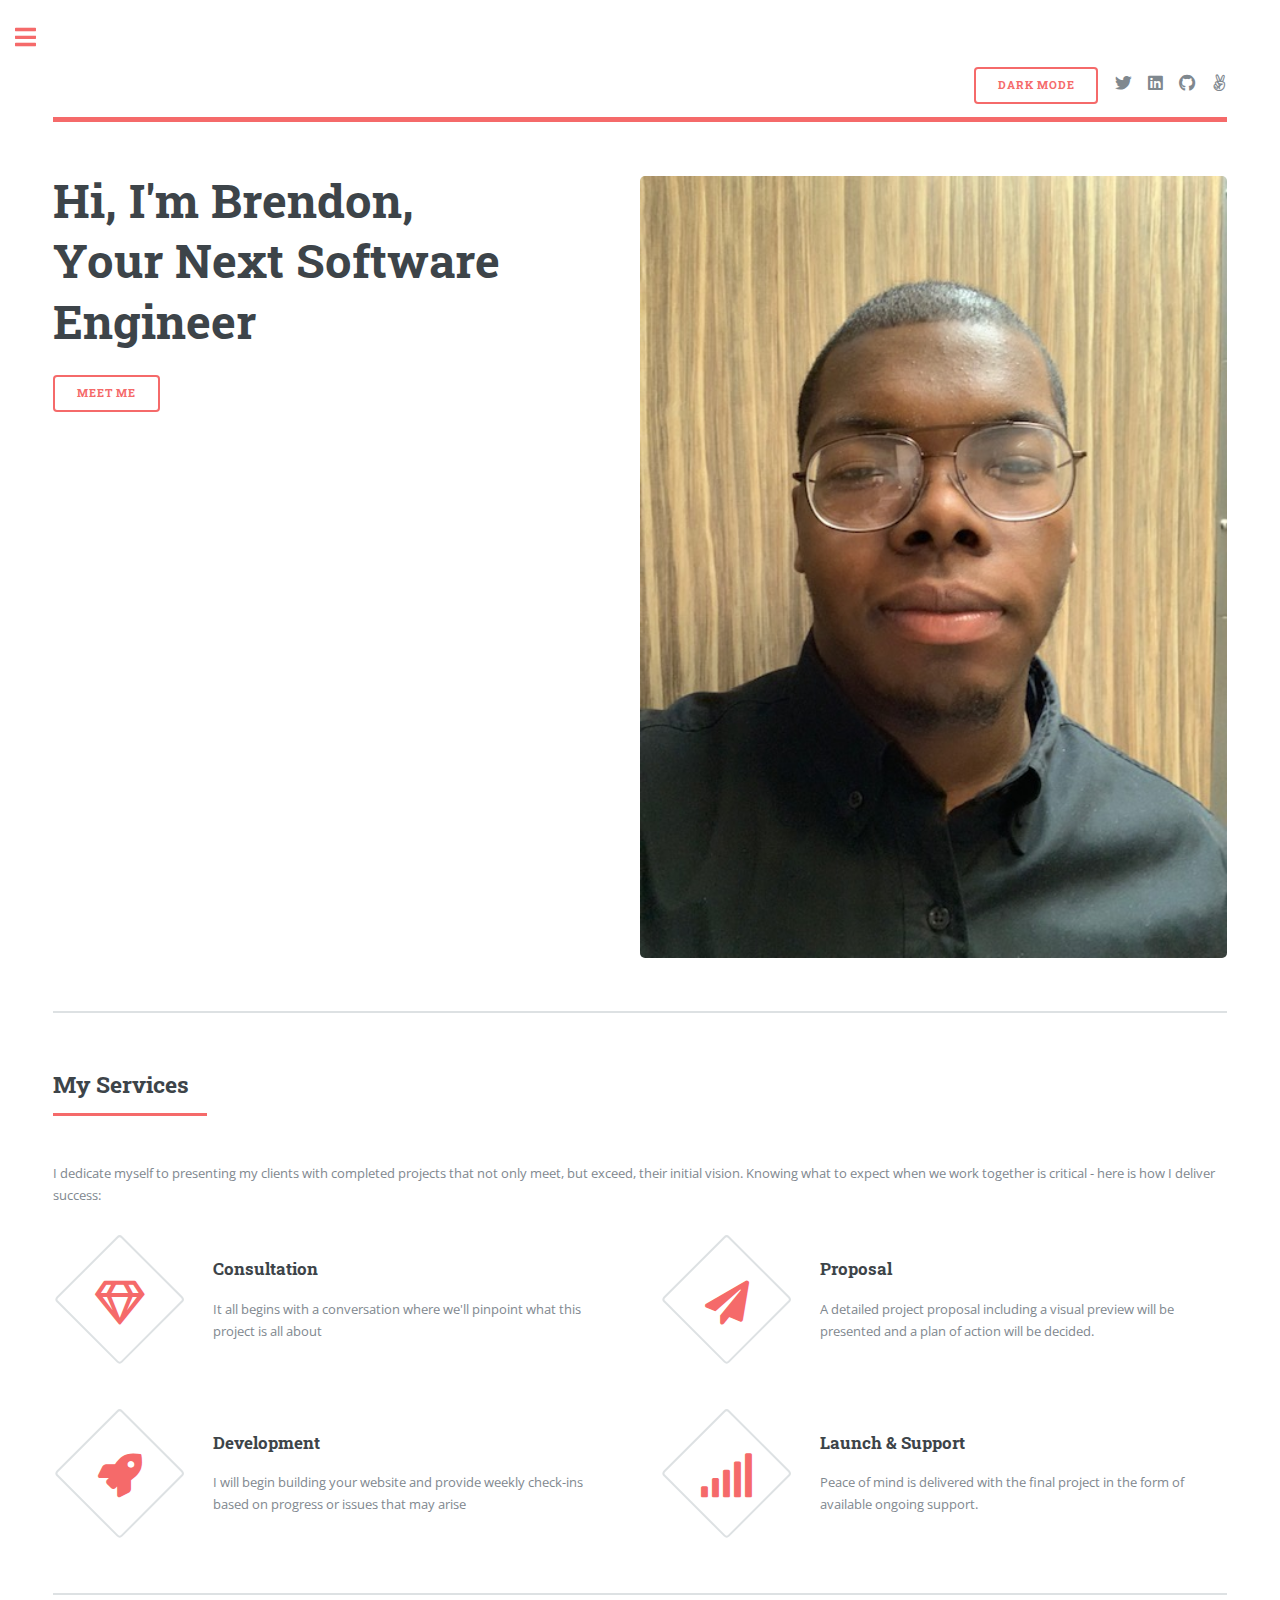
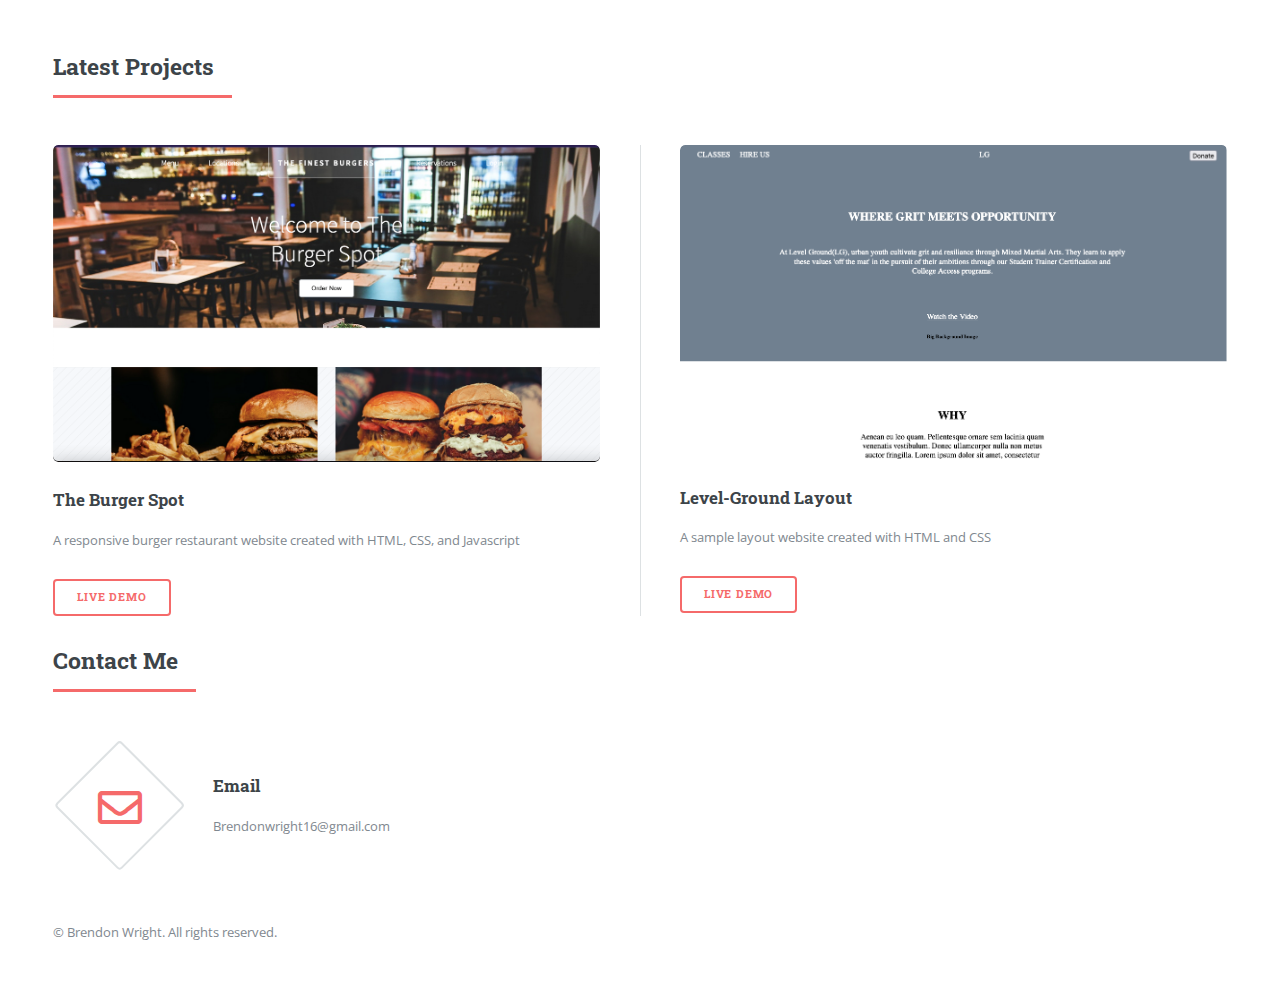
==== commit 4689faab: "portfolio update" ====
--- a/brendonPortfolio/index.html
+++ b/brendonPortfolio/index.html
@@ -6,7 +6,7 @@
 -->
 <html>
 	<head>
-		<title>Brendon Wright Full-Stack Software Engineer</title>
+		<title>Brendon Wright Portfolio</title>
 		<meta charset="utf-8" />
 		<meta name="viewport" content="width=device-width, initial-scale=1, user-scalable=no" />
 		<link rel="stylesheet" href="assets/css/main.css" />
@@ -339,9 +339,9 @@
 									
 									<ul class="contact">
 										<li class="icon solid fa-envelope"><a href="mailto: brendonwright16@gmail.com">Brendonwright16@gmail.com</a></li>
-										<li class="icon solid fa-twitter"><a href="https://twitter.com/bwright250">BrendonWright.netlify.com/Twitter</a></li>
-										<li class="icon solid fa-github"><a href="https://github.com/BrendonW250">BrendonWright.netlify.com/Github</a></li>
-										<li class="icon solid fa-linkedin"><a href="https://www.linkedin.com/in/brendon-wright/">BrendonWright.netlify.com/Linkedin</a></li>
+										<li class="icon brands fa-twitter"><a href="https://twitter.com/bwright250">BrendonWright.netlify.com/Twitter</a></li>
+										<li class="icon brands fa-github"><a href="https://github.com/BrendonW250">BrendonWright.netlify.com/Github</a></li>
+										<li class="icon brands fa-linkedin"><a href="https://www.linkedin.com/in/brendon-wright/">BrendonWright.netlify.com/Linkedin</a></li>
 										<!-- <li class="icon solid fa-home">1234 Somewhere Road #8254<br />
 										Nashville, TN 00000-0000</li> -->
 									</ul> 
--- a/brendonPortfolio/assets/css/main.css
+++ b/brendonPortfolio/assets/css/main.css
@@ -2118,8 +2118,11 @@
   padding: 6em 0 4em 0 ;
   display: -moz-flex;
   display: -webkit-flex;
-  display: -ms-flex;}
-  /* display: block; } */
+  display: -ms-flex;
+  display: flex;
+}
+ 
+
   #banner h1 {
     margin-top: -0.125em; }
   #banner .content {
@@ -2142,11 +2145,10 @@
     -ms-flex-shrink: 0;
     flex-shrink: 0;
     display: block;
-    /* float: right; */
     margin: 0 0 2em 4em;
     width: 50%; }
     #banner .image img {
-      height: 75%;
+      height: 100%;
       -moz-object-fit: cover;
       -webkit-object-fit: cover;
       -ms-object-fit: cover;
@@ -2155,9 +2157,10 @@
       -webkit-object-position: center;
       -ms-object-position: center;
       object-position: center;
+      
       /* display: block; */
 
-      width: 90%; }
+      width: 100%; }
   @media screen and (orientation: portrait) {
     #banner {
       -moz-flex-direction: column-reverse;
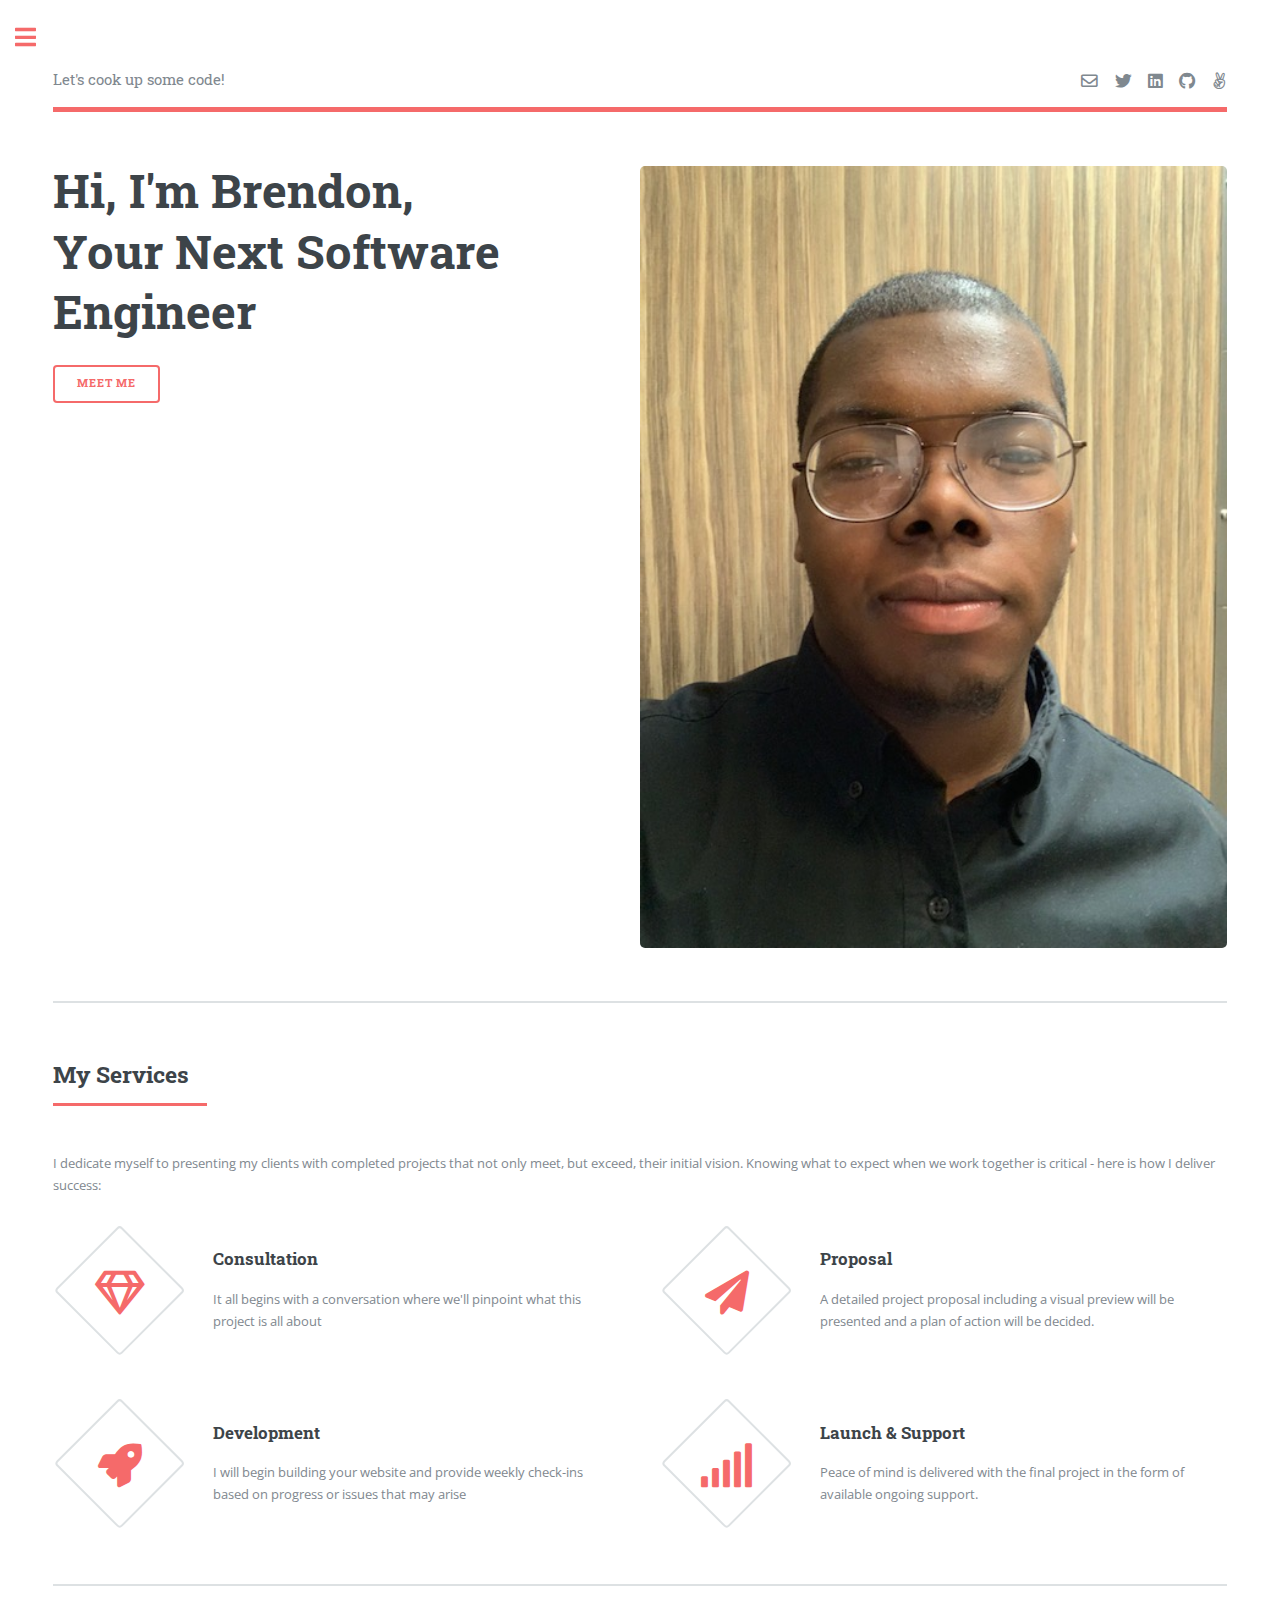
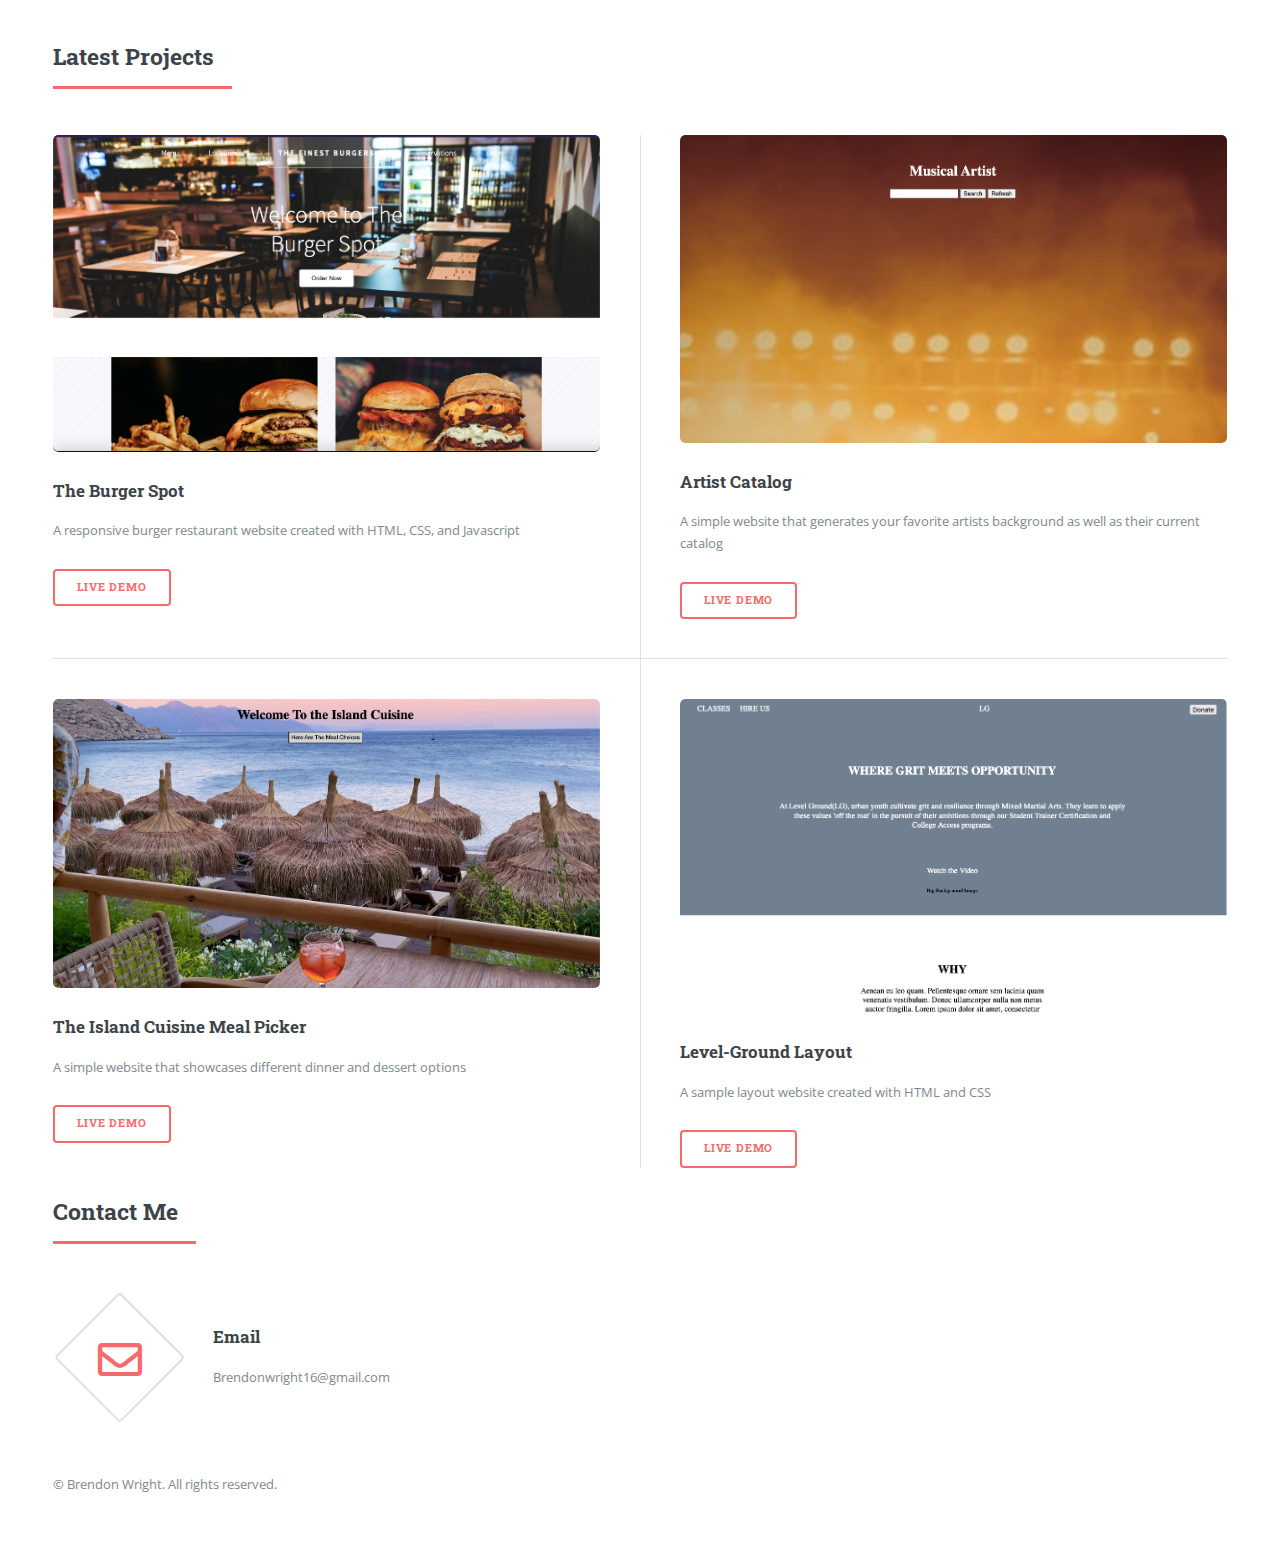
==== commit ef21afc2: "portfolio" ====
--- a/brendonPortfolio/index.html
+++ b/brendonPortfolio/index.html
@@ -22,9 +22,9 @@
 
 							<!-- Header -->
 								<header id="header">
-									<!-- <a href="index.html" class="logo"><strong>Editorial</strong> by HTML5 UP</a> -->
+									<a href="index.html" class="logo">Let's cook up some code!</a>
 									<ul class="icons">
-										<li><button type="button">Dark Mode</button></li>
+										<li><a href="mailto:brendonwright16@gmail.com" class="icon fa-envelope"><span class="label">Email</span></a></li>
 										<li><a href="https://twitter.com/bwright250" class="icon brands fa-twitter"><span class="label">Twitter</span></a></li>
 										<li><a href="https://www.linkedin.com/in/brendon-wright/" class="icon brands fa-linkedin"><span class="label">Linkedin</span></a></li>
 										<li><a href="https://github.com/BrendonW250" class="icon brands fa-github"><span class="label">Github</span></a></li>
@@ -120,6 +120,7 @@
 									</header>
 									<div class="posts">
 										<article>
+											<!-- Project 1 -->
 											<a href="https://restaurant-sample.netlify.app/" class="image"><img src="images/burger-spot-preview.png" alt="" /></a>
 											<h3>The Burger Spot</h3>
 											<p>
@@ -129,6 +130,34 @@
 												<li><a href="https://restaurant-sample.netlify.app/" class="button">Live Demo</a></li>
 											</ul>
 										</article>
+
+										<!-- Project 2 -->
+										<article>
+											<a href="https://theartistcatalog.netlify.app/" class="image"><img src="images/catalogIMG.png" alt=""></a>
+											<h3>Artist Catalog</h3>
+											<p>
+												A simple website that generates your favorite 
+												artists background as well as their current catalog 
+											</p>
+											<ul class="actions">
+												<li><a href="https://theartistcatalog.netlify.app/" class="button">Live Demo</a></li>
+											</ul>
+										</article>
+
+										<!-- Project 3 -->
+										<article>
+											<a href="https://cuisinemealpicker.netlify.app/" class="image"><img src="images/cuisineIMG.png" alt=""></a>
+											<h3>The Island Cuisine Meal Picker</h3>
+											<p>
+												A simple website that showcases different dinner 
+												and dessert options
+											</p>
+											<ul class="actions">
+												<li><a href="https://cuisinemealpicker.netlify.app/" class="button">Live Demo</a></li>
+											</ul>
+										</article>
+											
+										<!-- Project 4 -->
 										<article>
 											<a href="https://level-ground.netlify.app/" class="image"><img src="images/level-ground-preview.png" alt="" /></a>
 											<h3>Level-Ground Layout</h3>
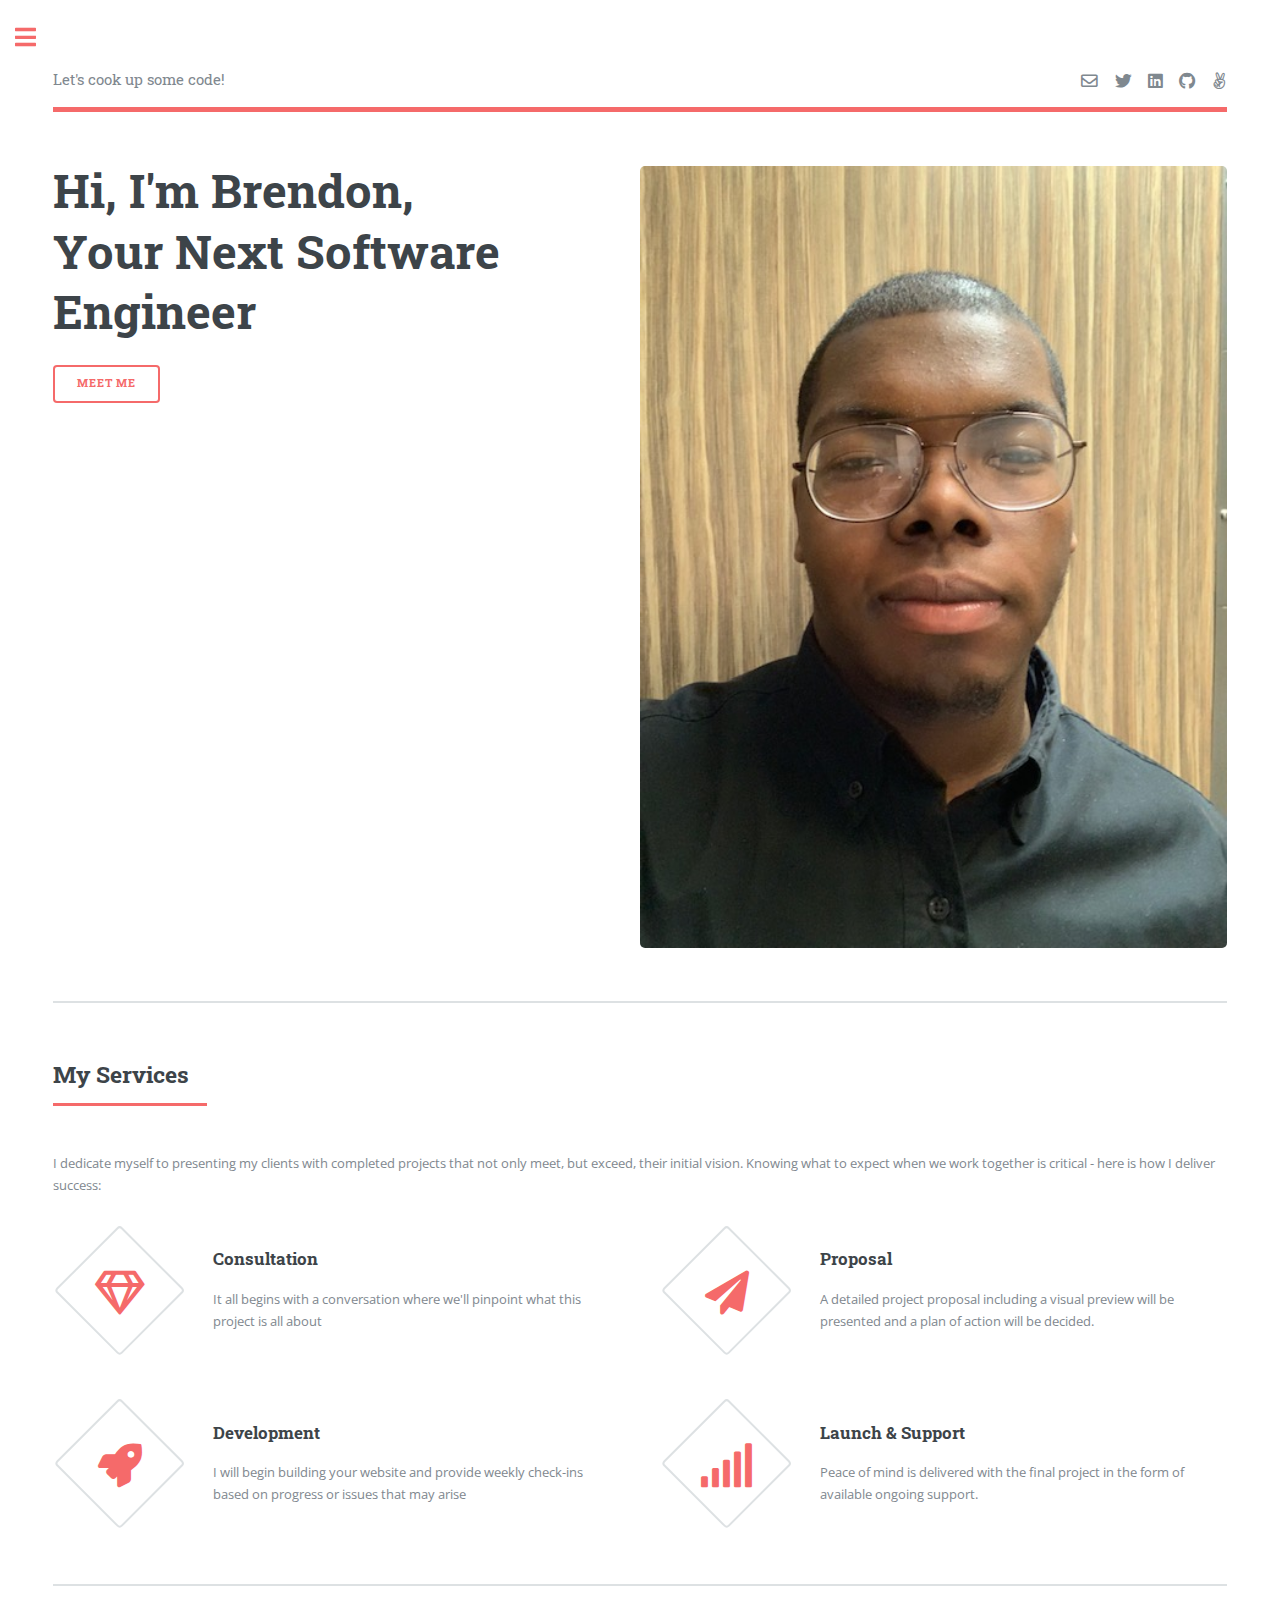
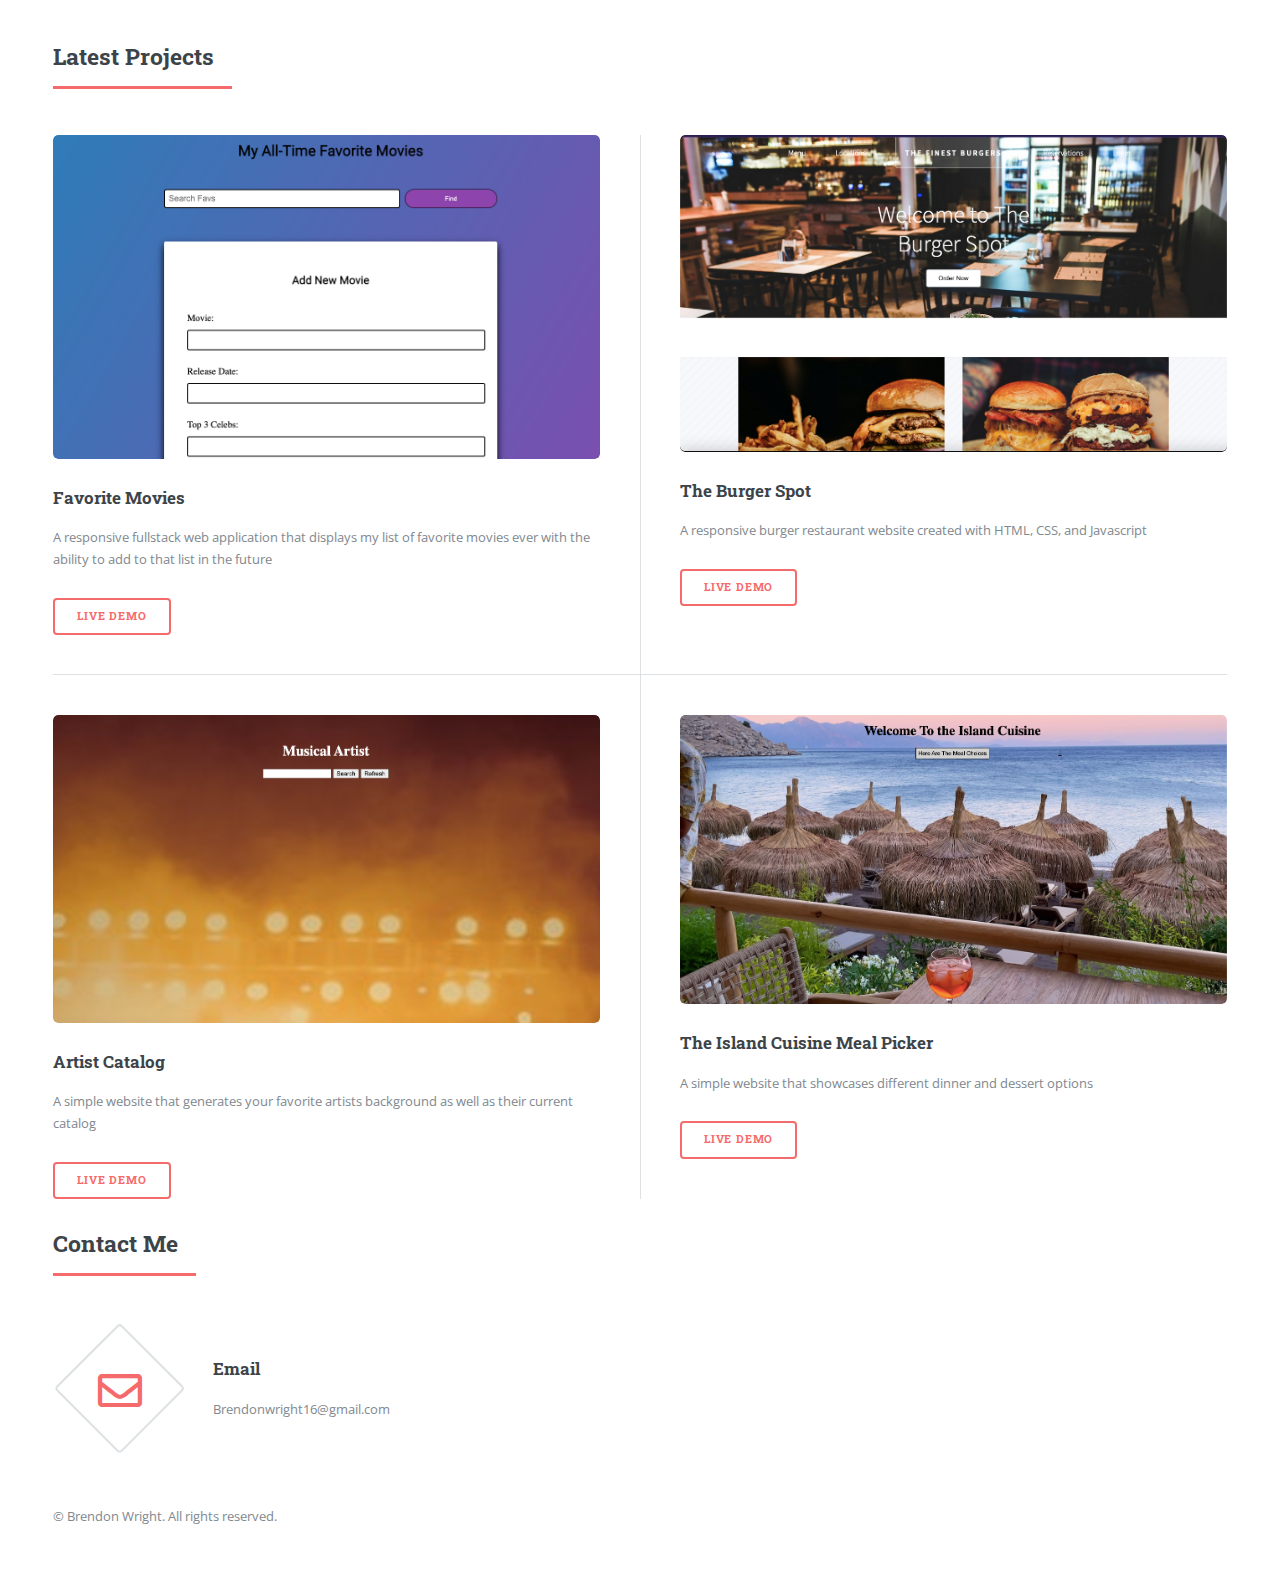
==== commit bc539315: "updated" ====
--- a/brendonPortfolio/index.html
+++ b/brendonPortfolio/index.html
@@ -119,8 +119,21 @@
 										<h2>Latest Projects</h2>
 									</header>
 									<div class="posts">
-										<article>
-											<!-- Project 1 -->
+										<!-- Project 1 -->
+										<article>
+											<a href="https://currentfavmovies.herokuapp.com/" class="image"><img src="images/favMoviesScreenshot.png" alt=""></a>
+											<h3>Favorite Movies</h3>
+											<p>
+												A responsive fullstack web application that displays my list of favorite movies ever
+												with the ability to add to that list in the future
+											</p>
+											<ul class="actions">
+												<li><a href="https://currentfavmovies.herokuapp.com/" class="button">Live Demo</a></li>
+											</ul>
+										</article>
+
+											<!-- Project 2 -->
+										<article>
 											<a href="https://restaurant-sample.netlify.app/" class="image"><img src="images/burger-spot-preview.png" alt="" /></a>
 											<h3>The Burger Spot</h3>
 											<p>
@@ -131,7 +144,7 @@
 											</ul>
 										</article>
 
-										<!-- Project 2 -->
+										<!-- Project 3 -->
 										<article>
 											<a href="https://theartistcatalog.netlify.app/" class="image"><img src="images/catalogIMG.png" alt=""></a>
 											<h3>Artist Catalog</h3>
@@ -144,7 +157,7 @@
 											</ul>
 										</article>
 
-										<!-- Project 3 -->
+										<!-- Project 4 -->
 										<article>
 											<a href="https://cuisinemealpicker.netlify.app/" class="image"><img src="images/cuisineIMG.png" alt=""></a>
 											<h3>The Island Cuisine Meal Picker</h3>
@@ -158,7 +171,7 @@
 										</article>
 											
 										<!-- Project 4 -->
-										<article>
+										<!-- <article>
 											<a href="https://level-ground.netlify.app/" class="image"><img src="images/level-ground-preview.png" alt="" /></a>
 											<h3>Level-Ground Layout</h3>
 											<p>
@@ -167,7 +180,7 @@
 											<ul class="actions">
 												<li><a href="https://level-ground.netlify.app/" class="button">Live Demo</a></li>
 											</ul>
-										</article>
+										</article> -->
 
 									</div>
 
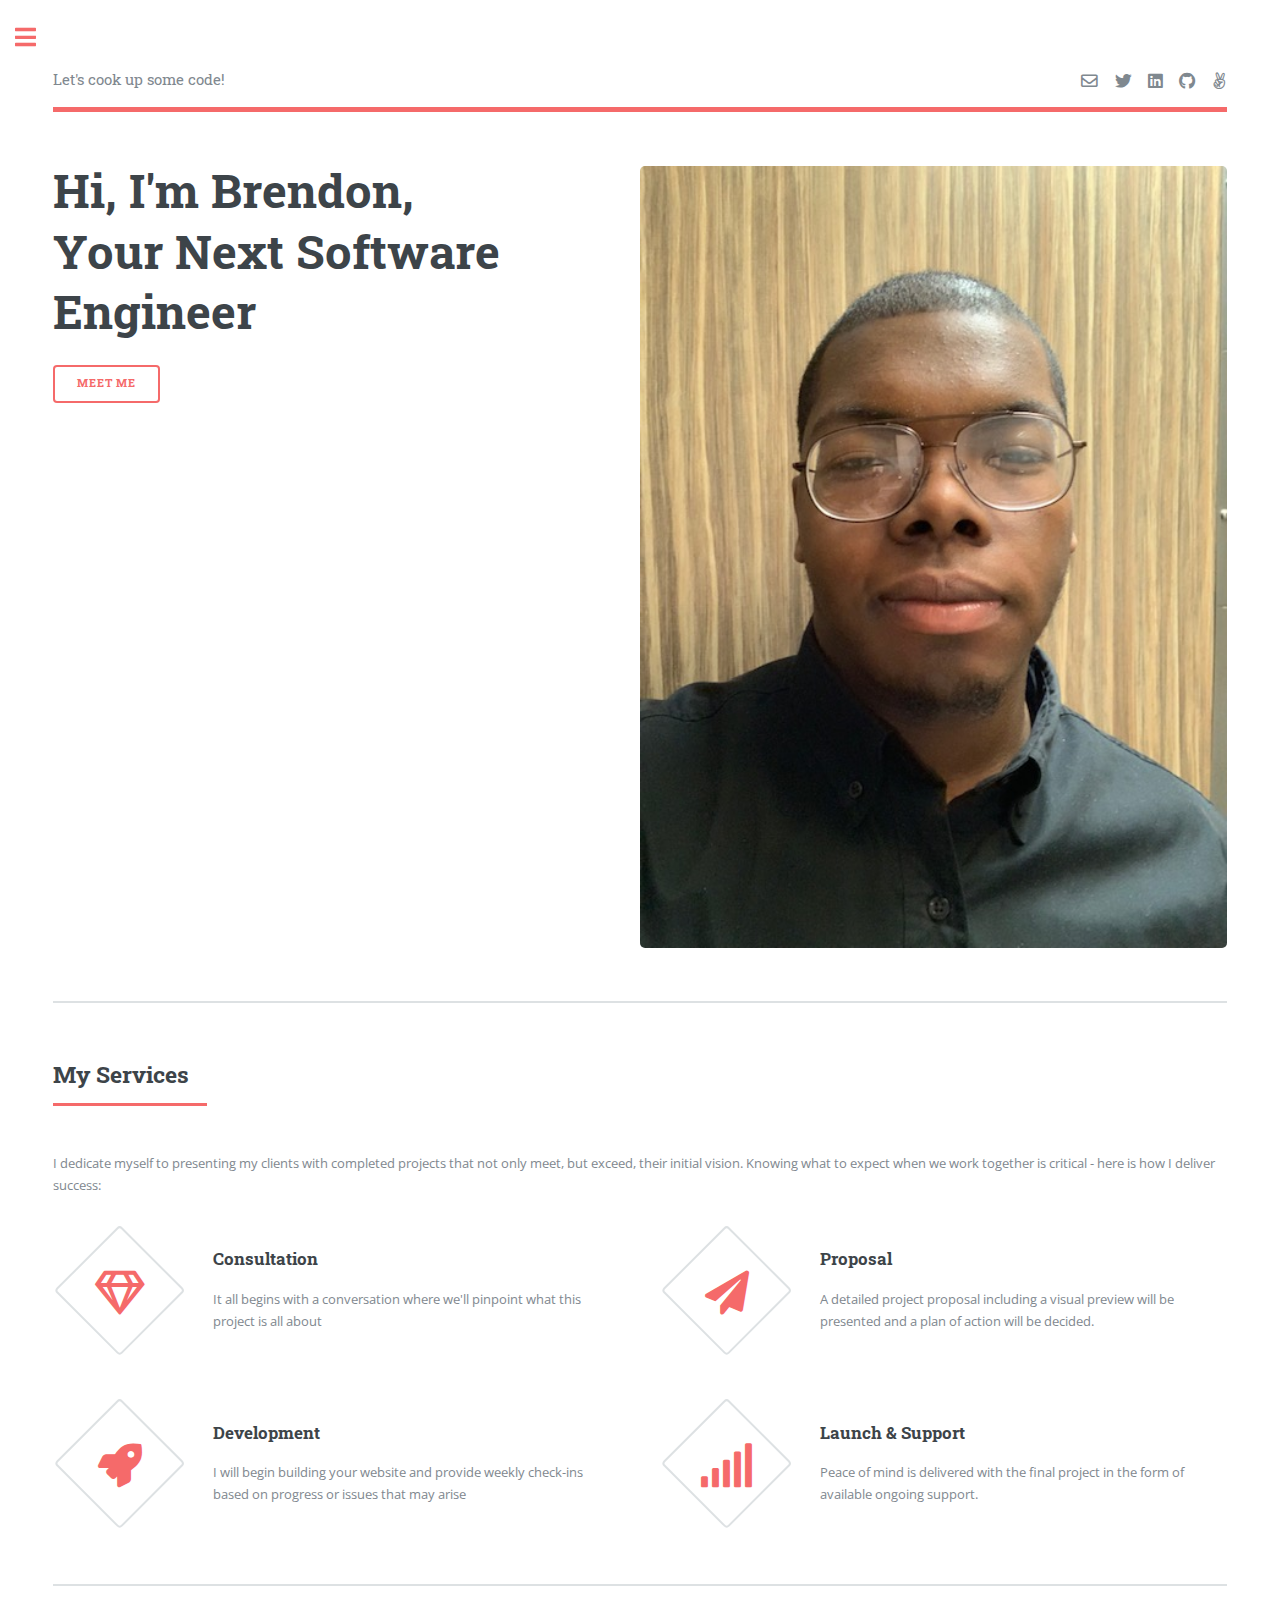
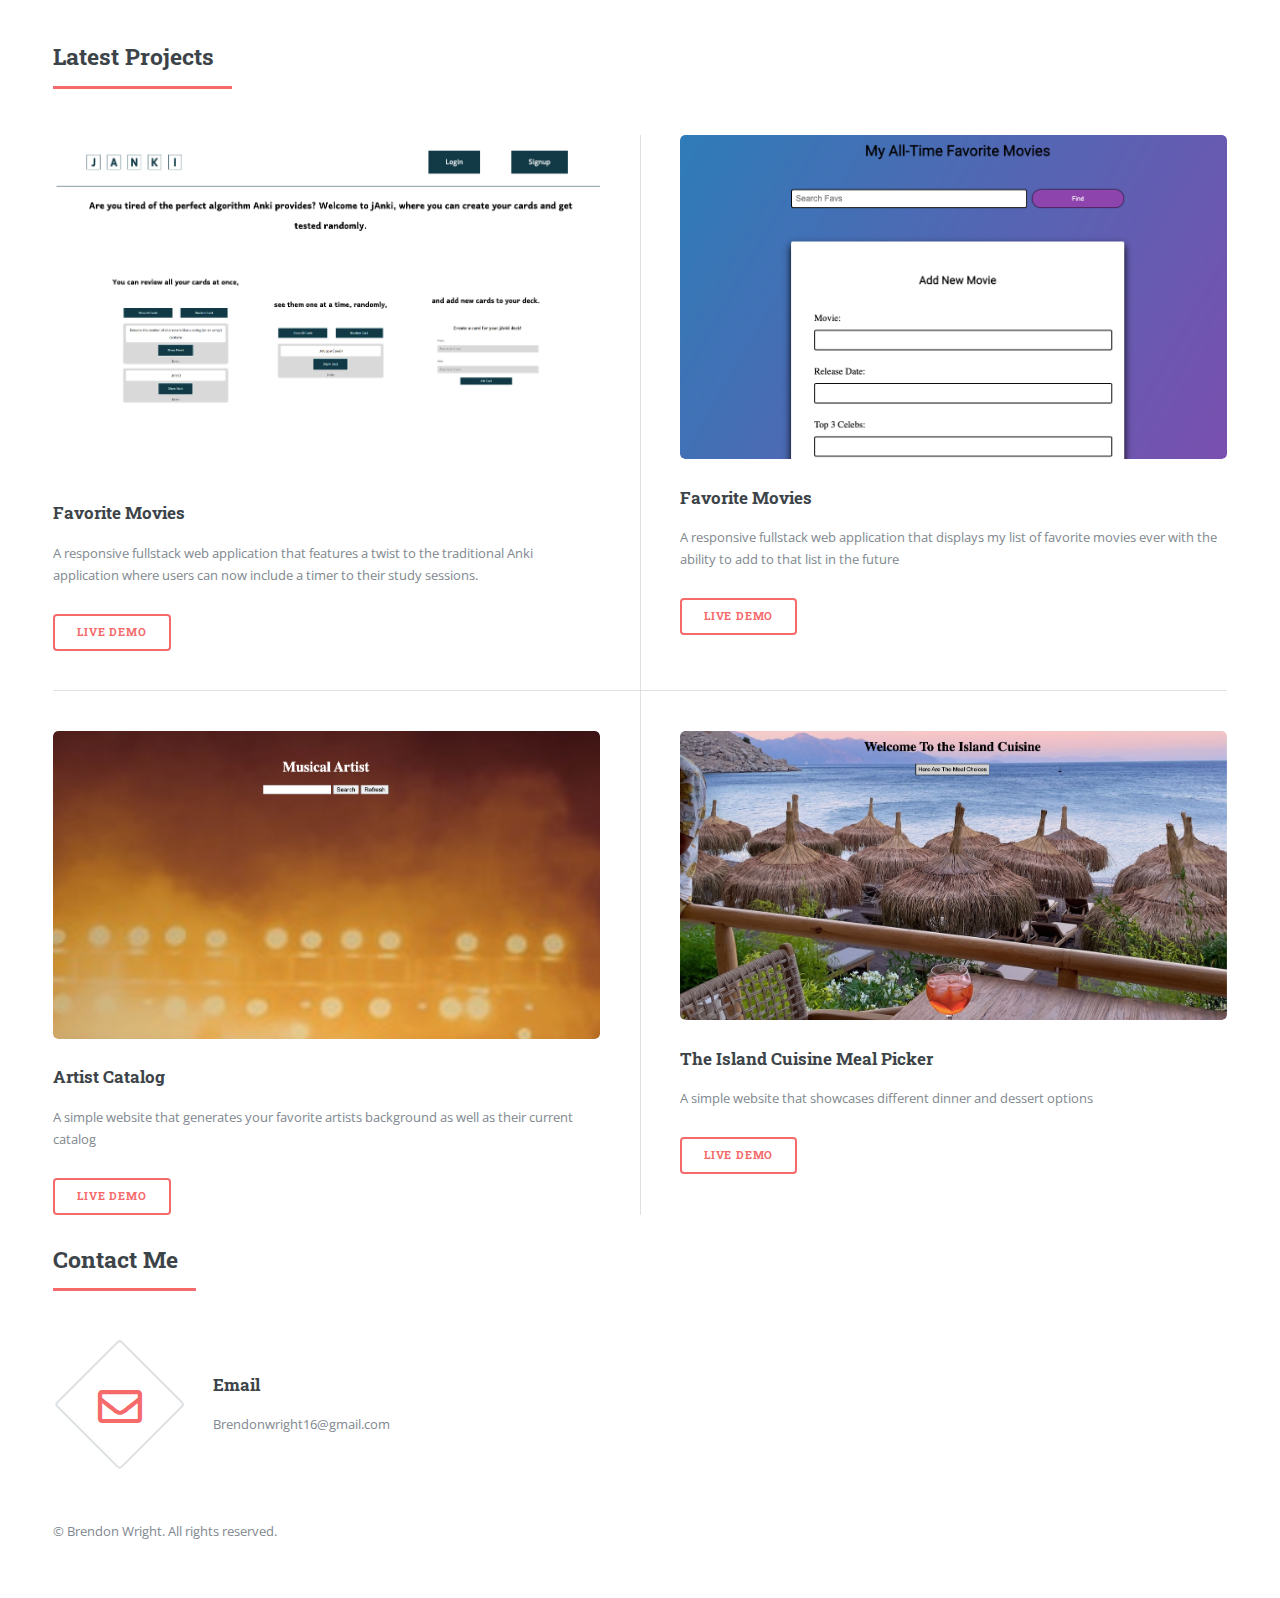
==== commit a2932f91: "added group project" ====
--- a/brendonPortfolio/index.html
+++ b/brendonPortfolio/index.html
@@ -119,7 +119,20 @@
 										<h2>Latest Projects</h2>
 									</header>
 									<div class="posts">
-										<!-- Project 1 -->
+										<!-- Project 2 -->
+										<article>
+											<a href="https://janki-web-app.herokuapp.com/" class="image"><img src="images/jAnki-screenshot.png" alt=""></a>
+											<h3>Favorite Movies</h3>
+											<p>
+												A responsive fullstack web application that features a twist to the traditional Anki application
+												where users can now include a timer to their study sessions.
+											</p>
+											<ul class="actions">
+												<li><a href="https://janki-web-app.herokuapp.com/" class="button">Live Demo</a></li>
+											</ul>
+										</article>
+
+										<!-- Project 3 -->
 										<article>
 											<a href="https://currentfavmovies.herokuapp.com/" class="image"><img src="images/favMoviesScreenshot.png" alt=""></a>
 											<h3>Favorite Movies</h3>
@@ -131,20 +144,8 @@
 												<li><a href="https://currentfavmovies.herokuapp.com/" class="button">Live Demo</a></li>
 											</ul>
 										</article>
-
-											<!-- Project 2 -->
-										<article>
-											<a href="https://restaurant-sample.netlify.app/" class="image"><img src="images/burger-spot-preview.png" alt="" /></a>
-											<h3>The Burger Spot</h3>
-											<p>
-												A responsive burger restaurant website created with HTML, CSS, and Javascript
-											</p>
-											<ul class="actions">
-												<li><a href="https://restaurant-sample.netlify.app/" class="button">Live Demo</a></li>
-											</ul>
-										</article>
-
-										<!-- Project 3 -->
+								
+										<!-- Project 4 -->
 										<article>
 											<a href="https://theartistcatalog.netlify.app/" class="image"><img src="images/catalogIMG.png" alt=""></a>
 											<h3>Artist Catalog</h3>
@@ -157,7 +158,7 @@
 											</ul>
 										</article>
 
-										<!-- Project 4 -->
+										<!-- Project 5 -->
 										<article>
 											<a href="https://cuisinemealpicker.netlify.app/" class="image"><img src="images/cuisineIMG.png" alt=""></a>
 											<h3>The Island Cuisine Meal Picker</h3>
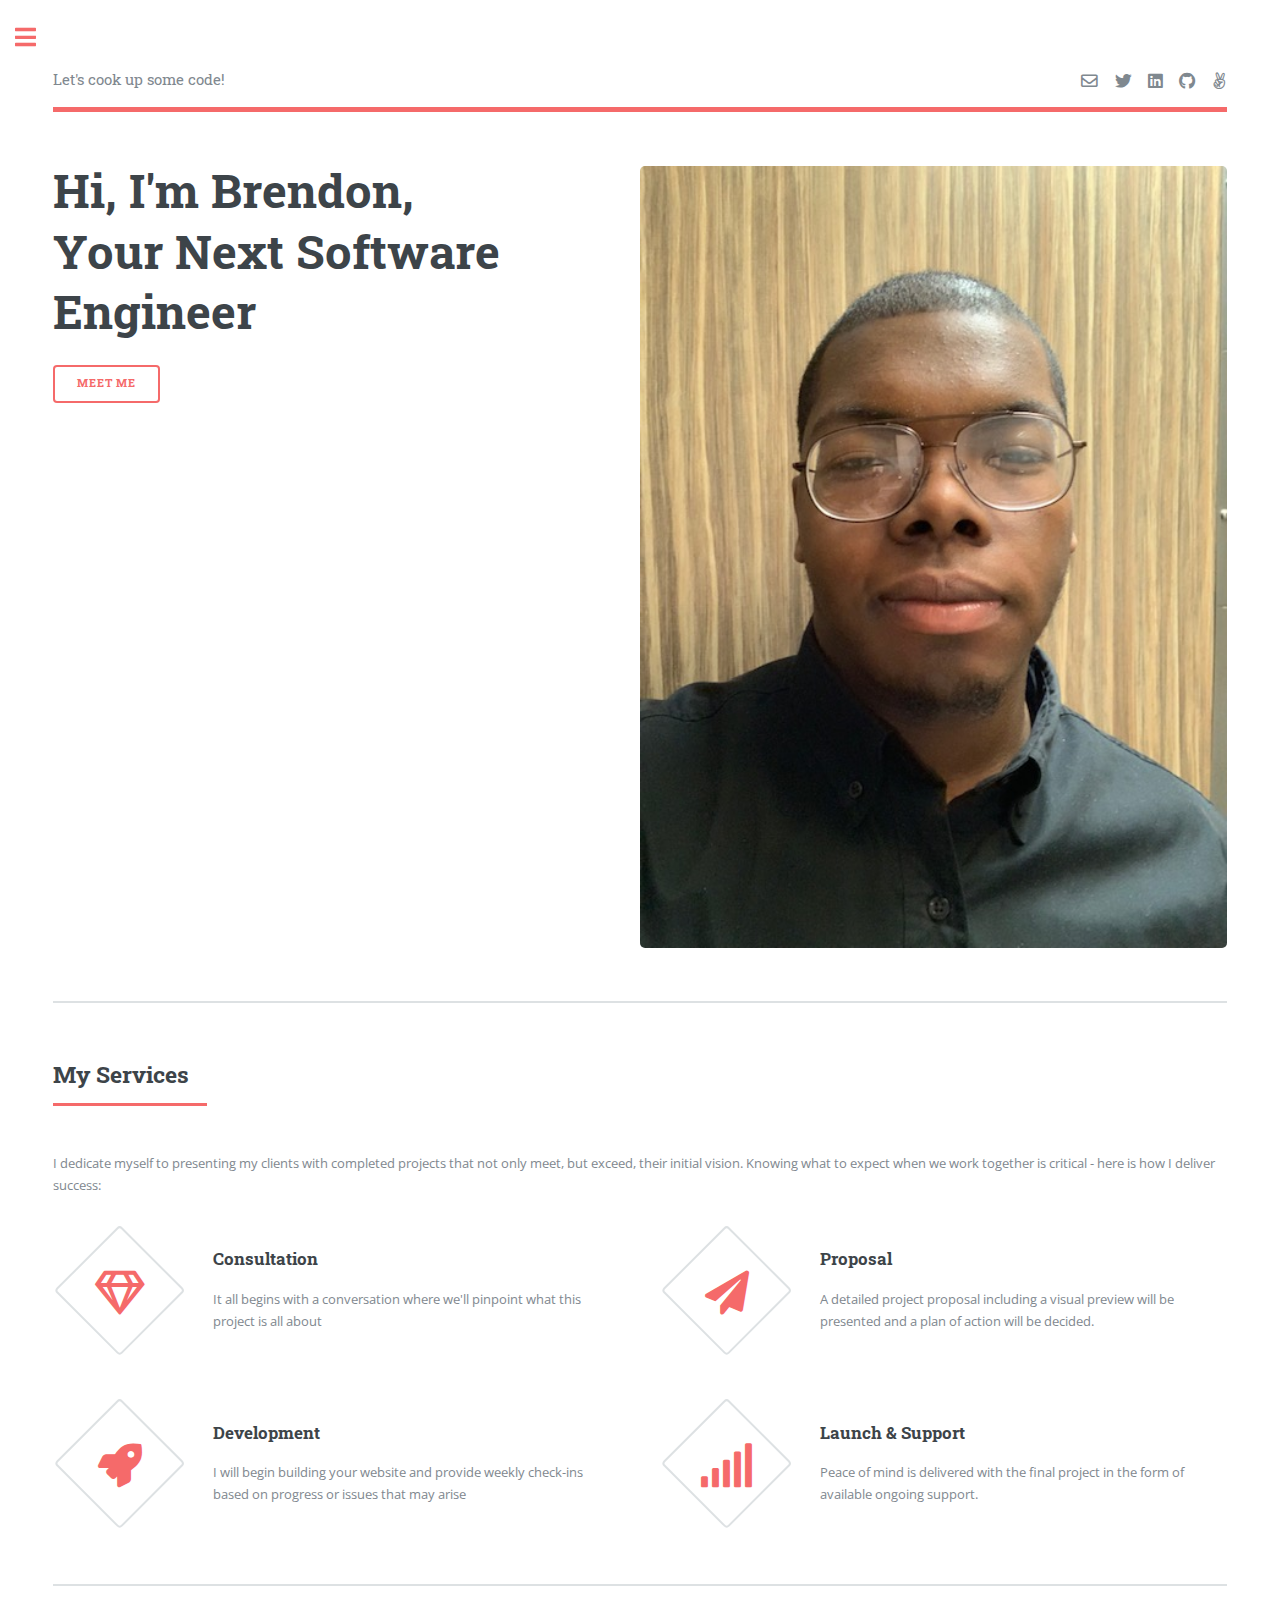
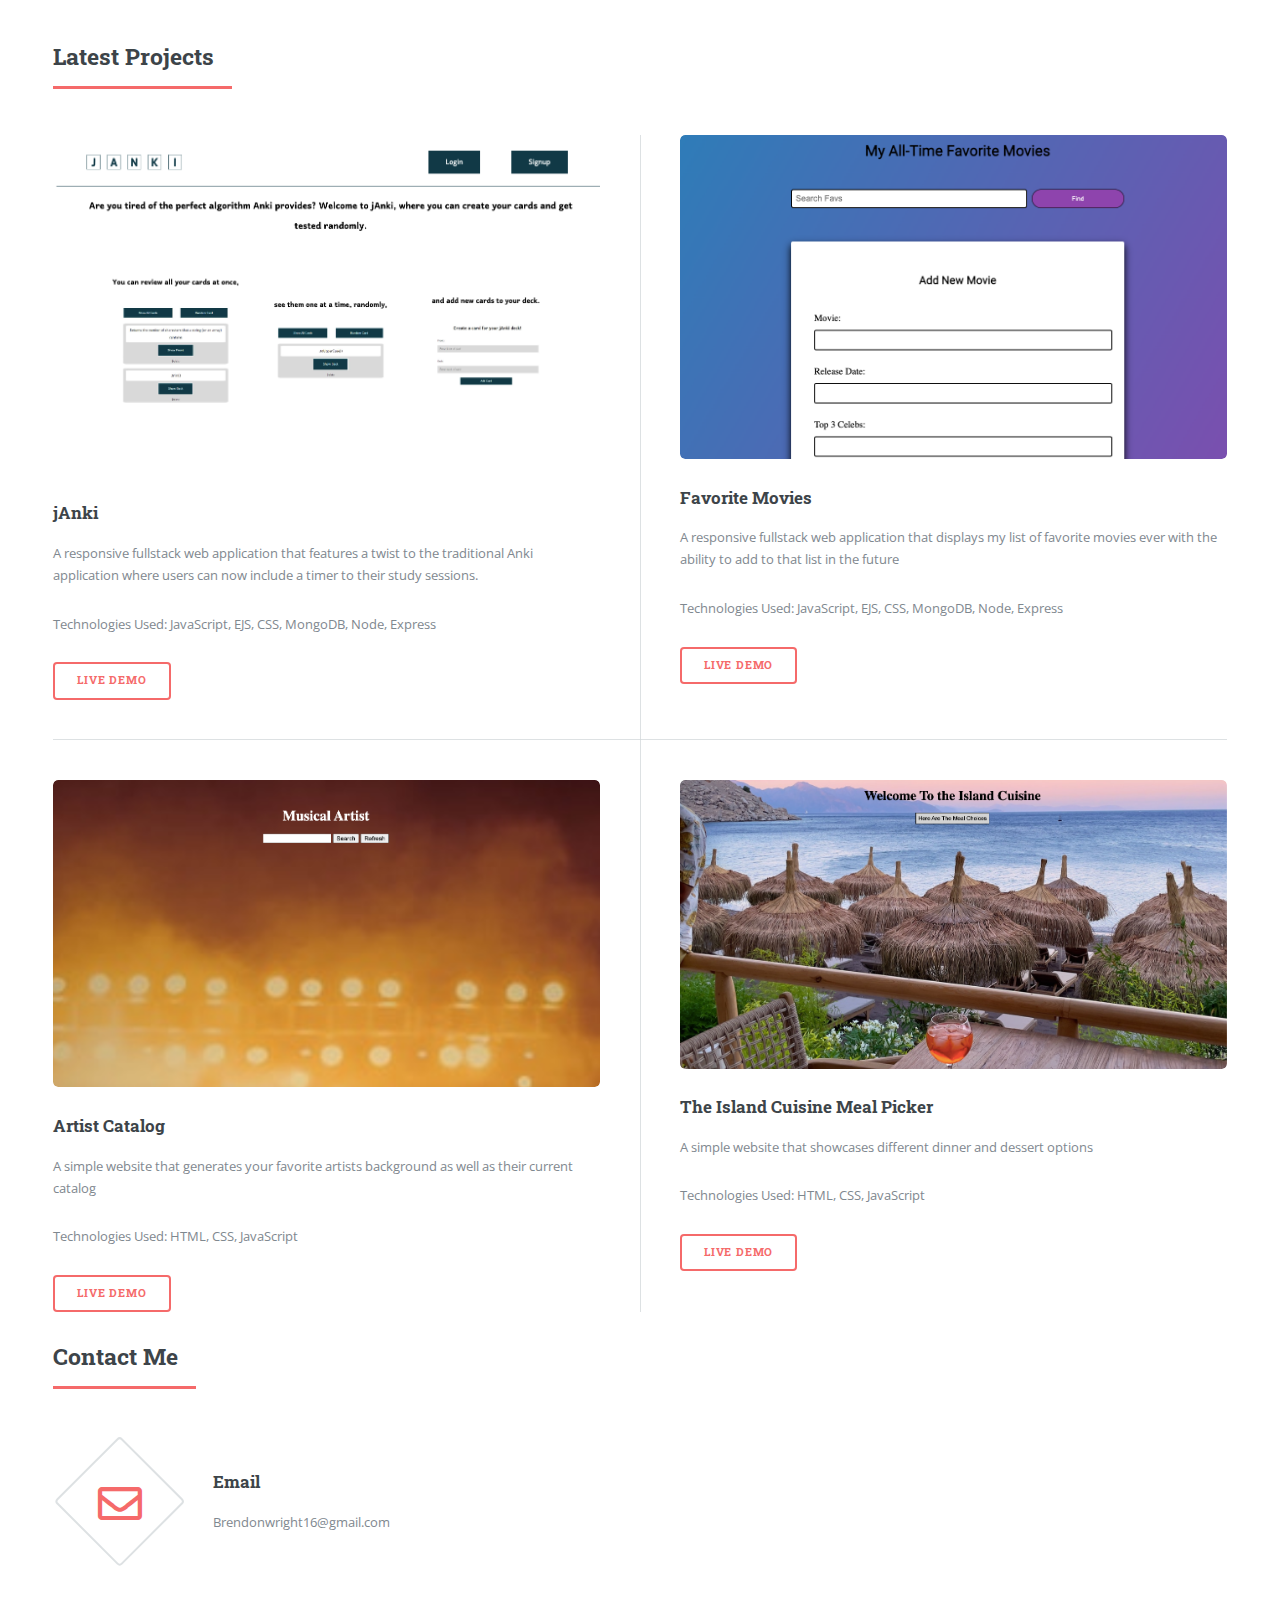
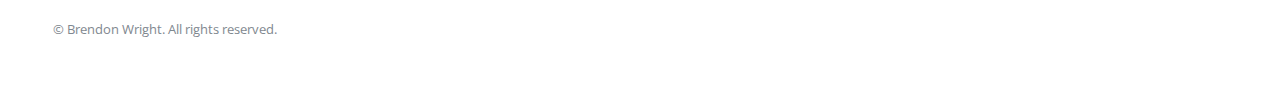
==== commit a8ccdfb1: "fixed typo" ====
--- a/brendonPortfolio/index.html
+++ b/brendonPortfolio/index.html
@@ -122,11 +122,14 @@
 										<!-- Project 2 -->
 										<article>
 											<a href="https://janki-web-app.herokuapp.com/" class="image"><img src="images/jAnki-screenshot.png" alt=""></a>
-											<h3>Favorite Movies</h3>
+											<h3>jAnki</h3>
 											<p>
 												A responsive fullstack web application that features a twist to the traditional Anki application
 												where users can now include a timer to their study sessions.
 											</p>
+
+											<p>Technologies Used: JavaScript, EJS, CSS, MongoDB, Node, Express</p>
+
 											<ul class="actions">
 												<li><a href="https://janki-web-app.herokuapp.com/" class="button">Live Demo</a></li>
 											</ul>
@@ -140,6 +143,8 @@
 												A responsive fullstack web application that displays my list of favorite movies ever
 												with the ability to add to that list in the future
 											</p>
+
+											<p>Technologies Used: JavaScript, EJS, CSS, MongoDB, Node, Express</p>
 											<ul class="actions">
 												<li><a href="https://currentfavmovies.herokuapp.com/" class="button">Live Demo</a></li>
 											</ul>
@@ -153,6 +158,9 @@
 												A simple website that generates your favorite 
 												artists background as well as their current catalog 
 											</p>
+
+											<p>Technologies Used: HTML, CSS, JavaScript</p>
+
 											<ul class="actions">
 												<li><a href="https://theartistcatalog.netlify.app/" class="button">Live Demo</a></li>
 											</ul>
@@ -166,6 +174,9 @@
 												A simple website that showcases different dinner 
 												and dessert options
 											</p>
+
+											<p>Technologies Used: HTML, CSS, JavaScript</p>
+											
 											<ul class="actions">
 												<li><a href="https://cuisinemealpicker.netlify.app/" class="button">Live Demo</a></li>
 											</ul>
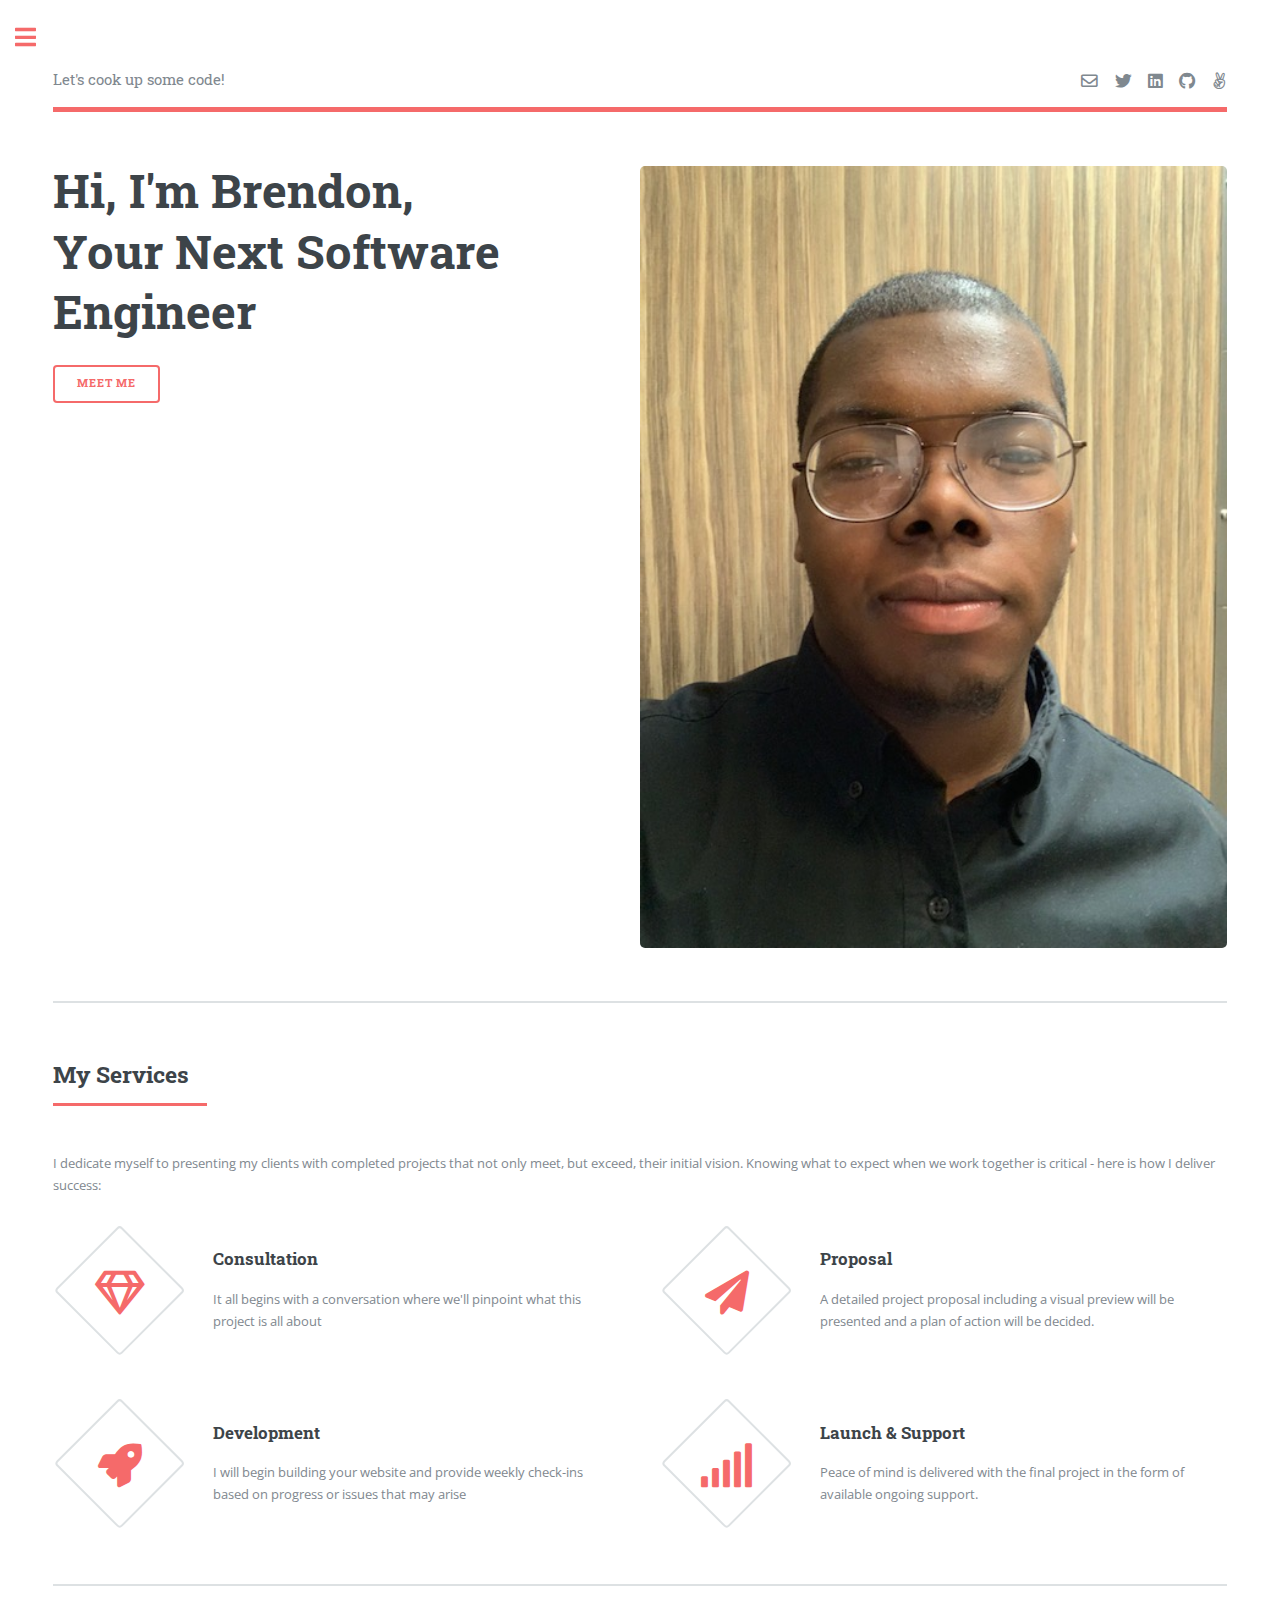
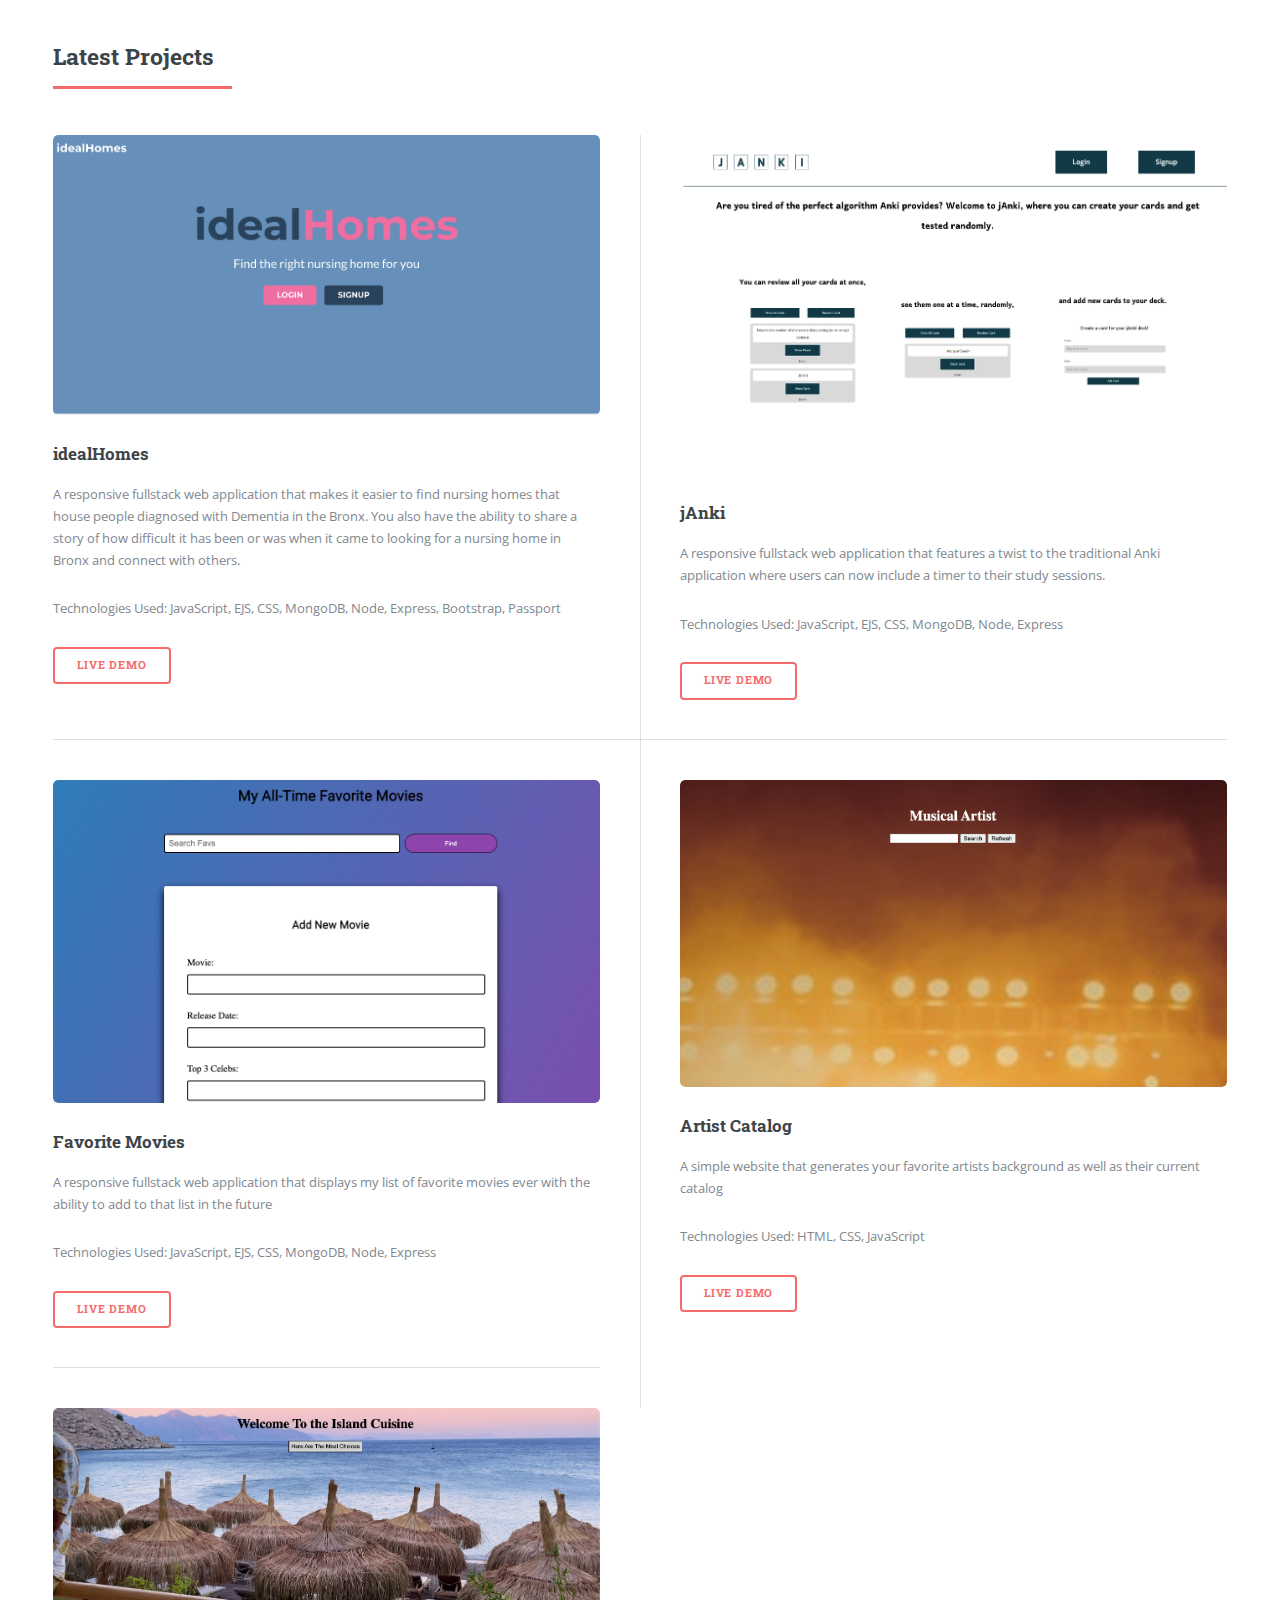
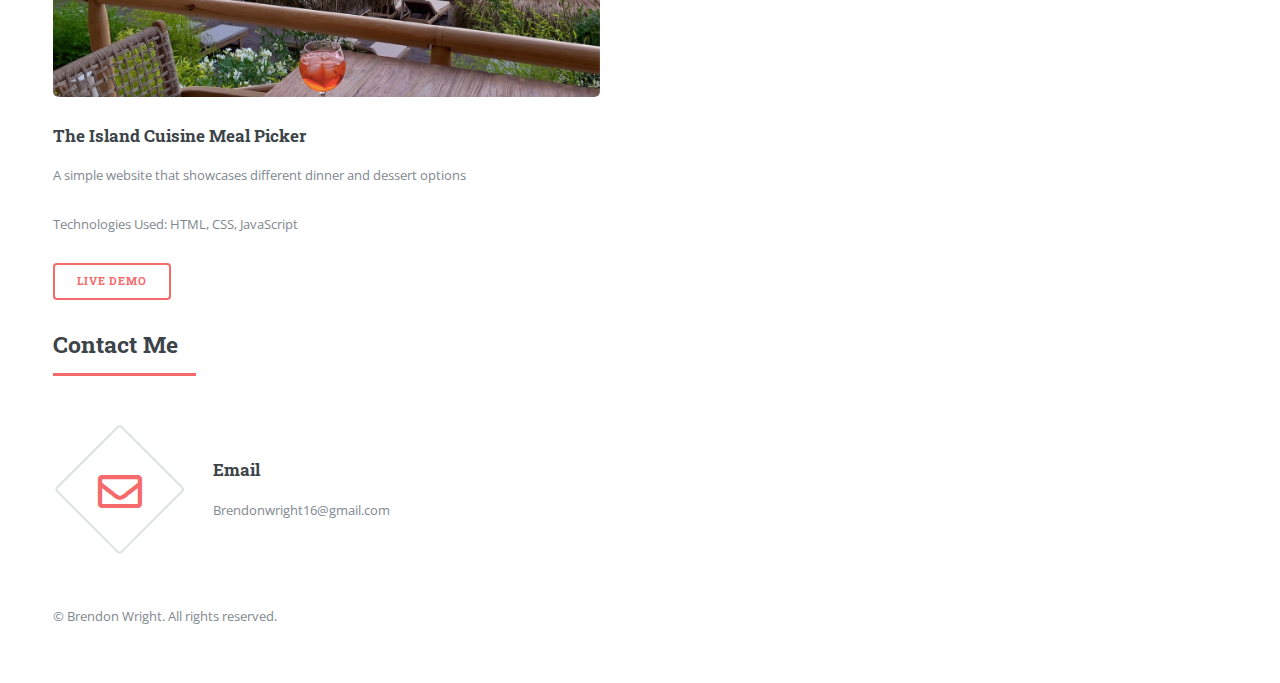
==== commit 2283c0e8: "added idealHomes" ====
--- a/brendonPortfolio/index.html
+++ b/brendonPortfolio/index.html
@@ -119,6 +119,25 @@
 										<h2>Latest Projects</h2>
 									</header>
 									<div class="posts">
+
+										<!-- Project 1 -->
+										<article>
+											<a href="https://idealhomes.up.railway.app/" class="image"><img src="images/idealHomes-landing.png" alt=""></a>
+											<h3>idealHomes</h3>
+											<p>
+												A responsive fullstack web application that makes it easier to find nursing homes 
+												that house people diagnosed with Dementia in the Bronx. You also have the ability to share a 
+												story of how difficult it has been or was when it came to looking for a nursing home in Bronx
+												and connect with others.
+											</p>
+
+											<p>Technologies Used: JavaScript, EJS, CSS, MongoDB, Node, Express, Bootstrap, Passport</p>
+
+											<ul class="actions">
+												<li><a href="https://idealhomes.up.railway.app/" class="button">Live Demo</a></li>
+											</ul>
+										</article>
+
 										<!-- Project 2 -->
 										<article>
 											<a href="https://janki-web-app.herokuapp.com/" class="image"><img src="images/jAnki-screenshot.png" alt=""></a>
@@ -176,7 +195,7 @@
 											</p>
 
 											<p>Technologies Used: HTML, CSS, JavaScript</p>
-											
+
 											<ul class="actions">
 												<li><a href="https://cuisinemealpicker.netlify.app/" class="button">Live Demo</a></li>
 											</ul>
